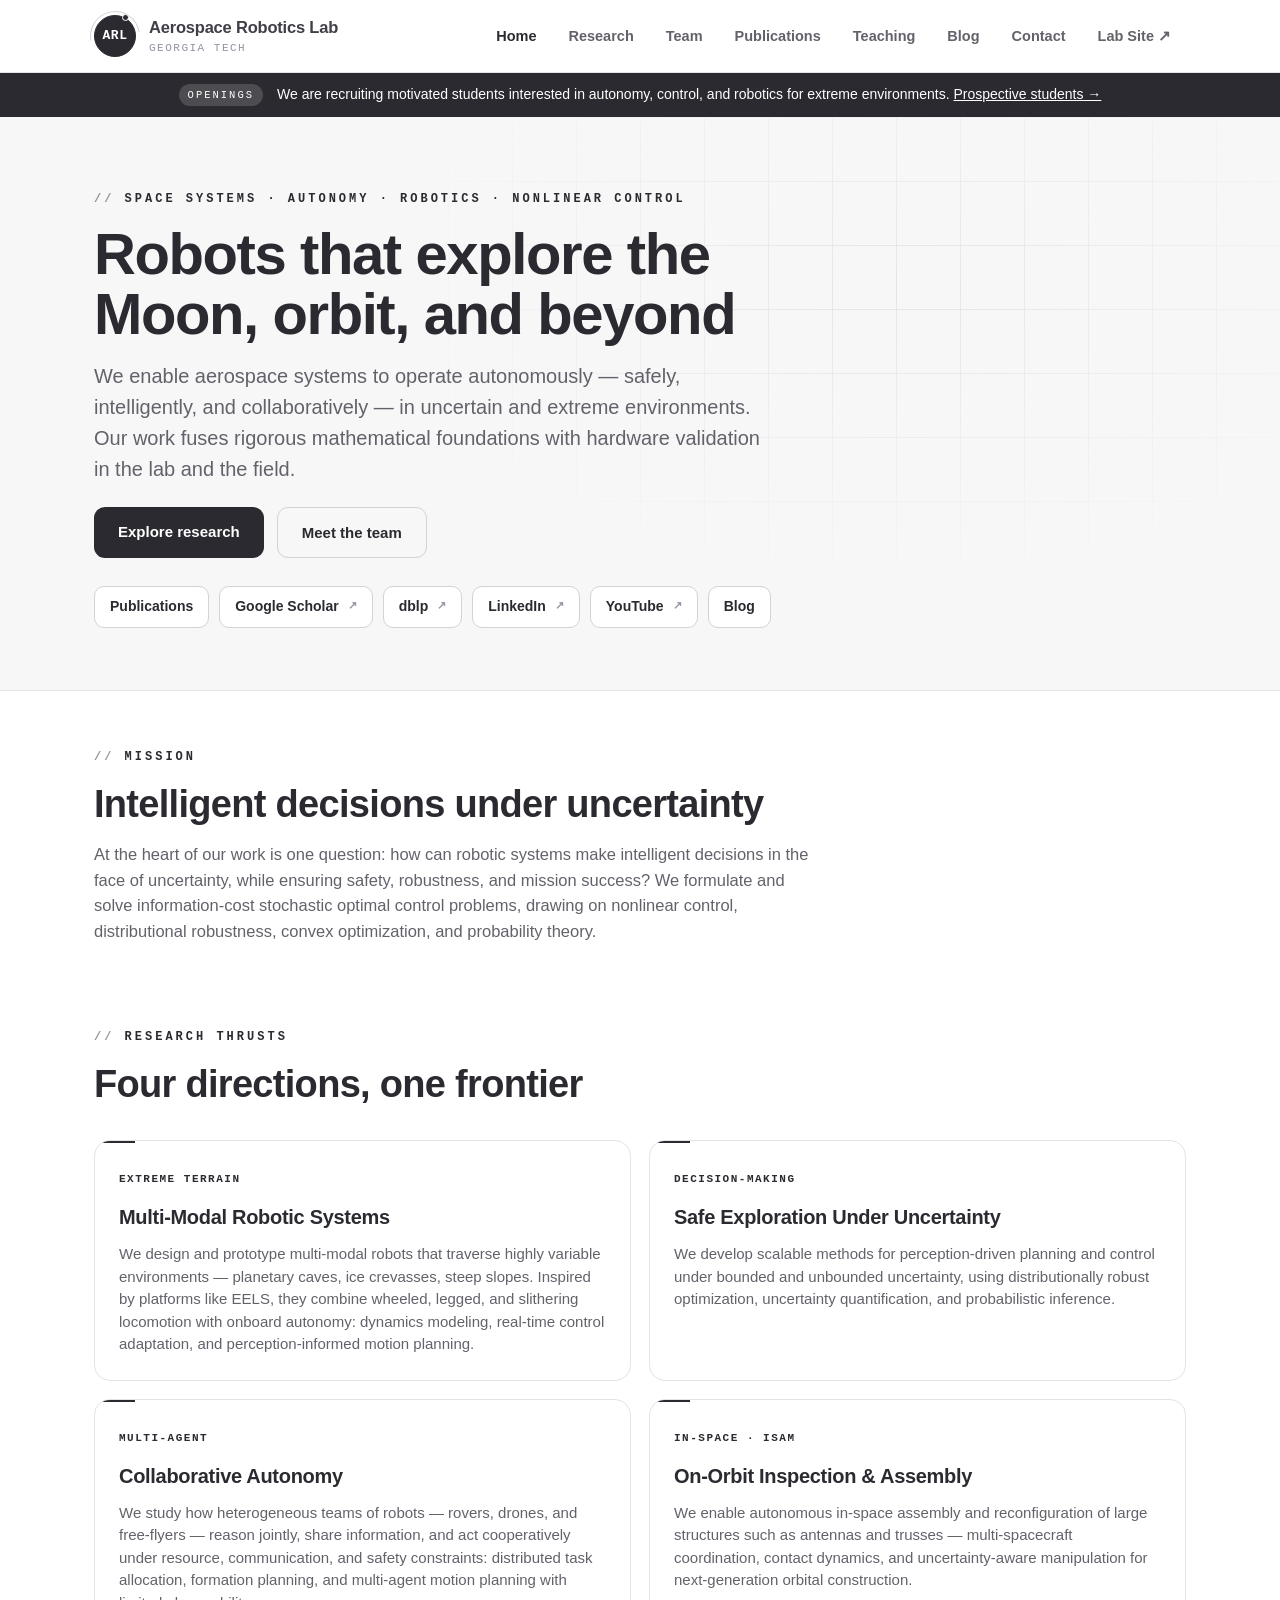
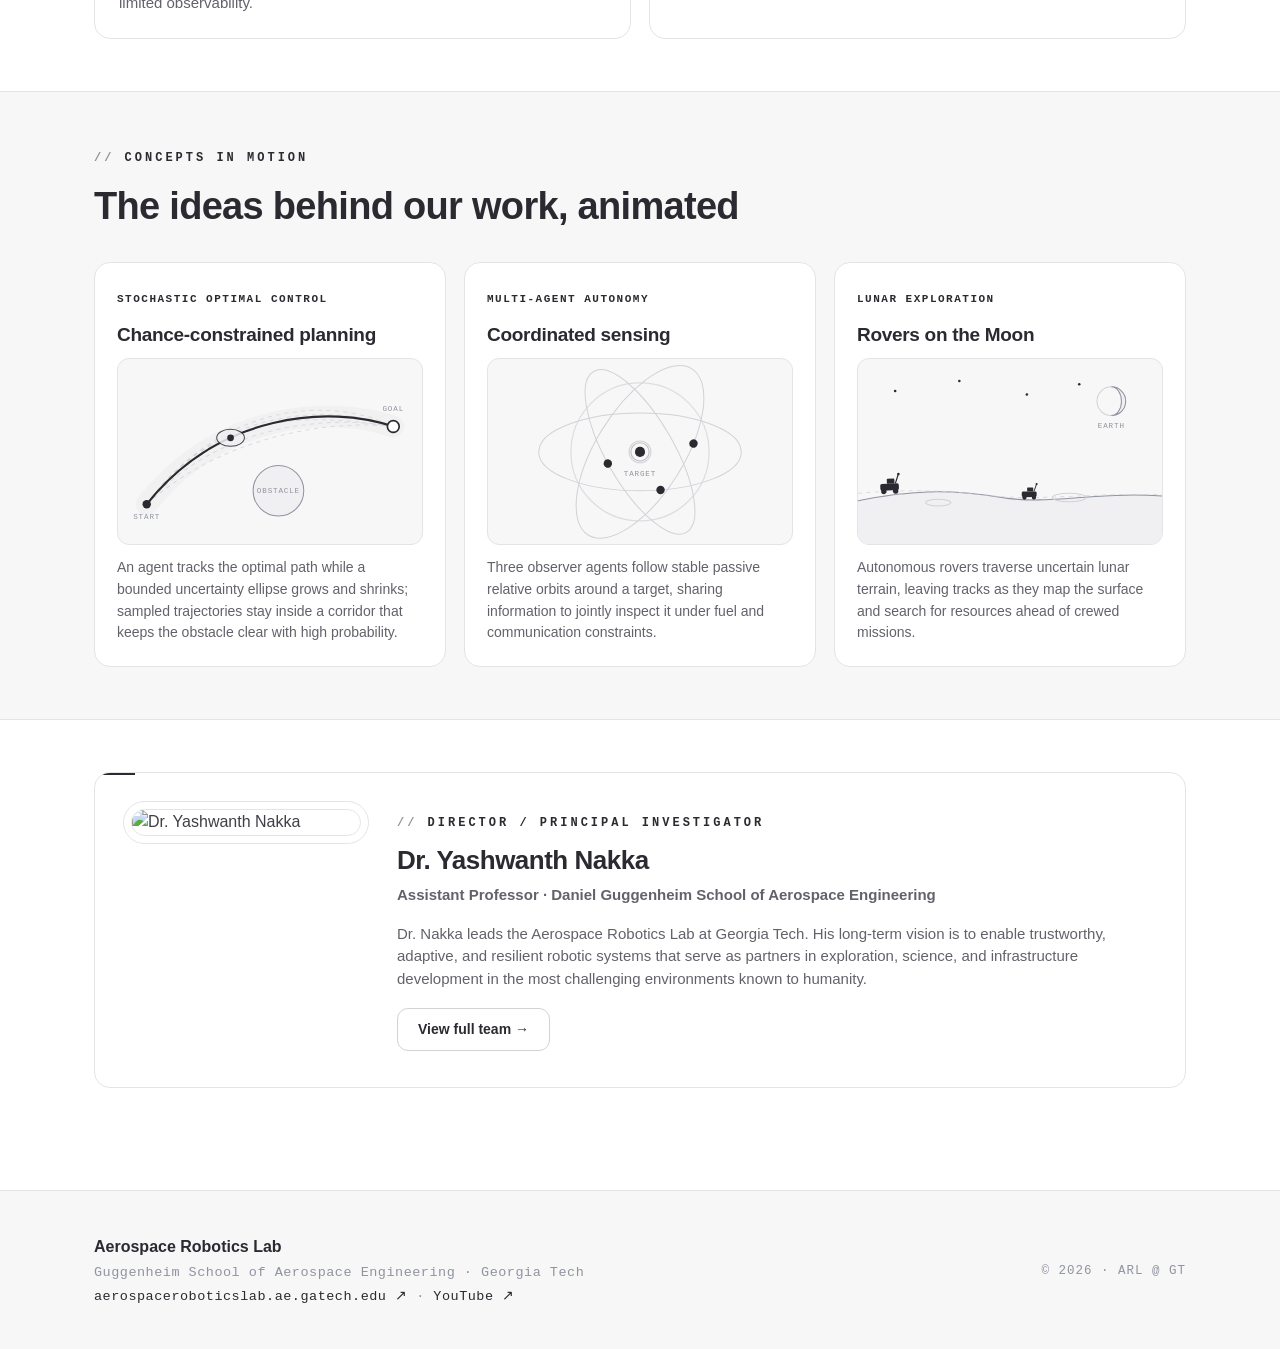
==== index.html @ 43d839b8 "first commit" ====
<!DOCTYPE html>
<html lang="en">
<head>
<meta charset="UTF-8" />
<meta name="viewport" content="width=device-width, initial-scale=1" />
<title>Aerospace Robotics Lab — Georgia Tech</title>
<meta name="description" content="The Aerospace Robotics Lab at Georgia Tech develops autonomy for space systems, robotics, and nonlinear control in uncertain and extreme environments." />
<link rel="stylesheet" href="assets/style.css" />
</head>
<body>

<header class="site-header">
  <div class="wrap nav">
    <a class="brand" href="index.html">
      <span class="mark"><b>ARL</b></span>
      <span class="txt"><b>Aerospace Robotics Lab</b><span>Georgia Tech</span></span>
    </a>
    <button class="nav-toggle" aria-label="Menu" onclick="document.getElementById('nav').classList.toggle('open')">☰</button>
    <nav class="nav-links" id="nav">
      <a href="index.html" class="active">Home</a>
      <a href="research.html">Research</a>
      <a href="team.html">Team</a>
      <a href="publications.html">Publications</a>
      <a href="teaching.html">Teaching</a>
      <a href="blog.html">Blog</a>
      <a href="contact.html">Contact</a>
      <a href="https://aerospaceroboticslab.ae.gatech.edu/" target="_blank" rel="noopener">Lab Site ↗</a>
    </nav>
  </div>
</header>

<div class="notice">
  <div class="wrap">
    <span class="pill">Openings</span>
    <span>We are recruiting motivated students interested in autonomy, control, and robotics for extreme environments. <a href="contact.html">Prospective students →</a></span>
  </div>
</div>

<!-- 1. HERO -->
<section class="hero">
  <div class="hero-grid"></div>
  <div class="wrap">
    <span class="label">Space Systems · Autonomy · Robotics · Nonlinear Control</span>
    <h1>Robots that explore the<br><span class="accent">Moon, orbit, and beyond</span></h1>
    <p>We enable aerospace systems to operate autonomously — safely, intelligently, and collaboratively — in uncertain and extreme environments. Our work fuses rigorous mathematical foundations with hardware validation in the lab and the field.</p>
    <div class="btn-row">
      <a class="btn btn-primary" href="research.html">Explore research</a>
      <a class="btn btn-ghost" href="team.html">Meet the team</a>
    </div>
    <div class="quicklinks">
      <a href="publications.html">Publications</a>
      <a href="https://scholar.google.com/citations?user=Bo3Uu-gAAAAJ&hl=en" target="_blank" rel="noopener">Google Scholar <span class="ext">↗</span></a>
      <a href="https://dblp.org/pid/263/6375.html" target="_blank" rel="noopener">dblp <span class="ext">↗</span></a>
      <a href="https://www.linkedin.com/in/nakka" target="_blank" rel="noopener">LinkedIn <span class="ext">↗</span></a>
      <a href="https://www.youtube.com/@AerospaceRoboticsLab" target="_blank" rel="noopener">YouTube <span class="ext">↗</span></a>
      <a href="blog.html">Blog</a>
    </div>
  </div>
</section>

<!-- 2. MISSION -->
<section>
  <div class="wrap">
    <div class="section-head">
      <span class="label">Mission</span>
      <h2>Intelligent decisions under uncertainty</h2>
      <p>At the heart of our work is one question: how can robotic systems make intelligent decisions in the face of uncertainty, while ensuring safety, robustness, and mission success? We formulate and solve information-cost stochastic optimal control problems, drawing on nonlinear control, distributional robustness, convex optimization, and probability theory.</p>
    </div>
  </div>
</section>

<!-- 3. RESEARCH THRUSTS -->
<section style="padding-top:0;">
  <div class="wrap">
    <div class="section-head">
      <span class="label">Research thrusts</span>
      <h2>Four directions, one frontier</h2>
    </div>
    <div class="grid grid-2">
      <div class="card">
        <span class="tag">Extreme Terrain</span>
        <h3>Multi-Modal Robotic Systems</h3>
        <p>We design and prototype multi-modal robots that traverse highly variable environments — planetary caves, ice crevasses, steep slopes. Inspired by platforms like EELS, they combine wheeled, legged, and slithering locomotion with onboard autonomy: dynamics modeling, real-time control adaptation, and perception-informed motion planning.</p>
      </div>
      <div class="card">
        <span class="tag">Decision-Making</span>
        <h3>Safe Exploration Under Uncertainty</h3>
        <p>We develop scalable methods for perception-driven planning and control under bounded and unbounded uncertainty, using distributionally robust optimization, uncertainty quantification, and probabilistic inference.</p>
      </div>
      <div class="card">
        <span class="tag">Multi-Agent</span>
        <h3>Collaborative Autonomy</h3>
        <p>We study how heterogeneous teams of robots — rovers, drones, and free-flyers — reason jointly, share information, and act cooperatively under resource, communication, and safety constraints: distributed task allocation, formation planning, and multi-agent motion planning with limited observability.</p>
      </div>
      <div class="card">
        <span class="tag">In-Space · ISAM</span>
        <h3>On-Orbit Inspection &amp; Assembly</h3>
        <p>We enable autonomous in-space assembly and reconfiguration of large structures such as antennas and trusses — multi-spacecraft coordination, contact dynamics, and uncertainty-aware manipulation for next-generation orbital construction.</p>
      </div>
    </div>
  </div>
</section>

<!-- 4. CONCEPTS IN MOTION (animations illustrating the research above) -->
<section class="section-soft" style="background:var(--paper-2);border-top:1px solid var(--hairline);border-bottom:1px solid var(--hairline);">
  <div class="wrap">
    <div class="section-head">
      <span class="label">Concepts in motion</span>
      <h2>The ideas behind our work, animated</h2>
    </div>

    <div class="viz-grid">

      <!-- Stochastic Optimal Control -->
      <div class="viz">
        <span class="tag">Stochastic Optimal Control</span>
        <h3>Chance-constrained planning</h3>
        <svg class="stage" viewBox="0 0 360 220" xmlns="http://www.w3.org/2000/svg" xmlns:xlink="http://www.w3.org/1999/xlink" role="img" aria-label="An agent following an optimal trajectory with a growing and shrinking uncertainty ellipse, surrounded by sampled trajectories, avoiding an obstacle.">
          <path class="v-tube" d="M34,172 C120,64 250,54 326,80" />
          <path class="v-sample" d="M34,172 C120,76 250,66 326,80" />
          <path class="v-sample" d="M34,172 C120,54 250,42 326,80" style="animation-delay:-1s" />
          <path class="v-sample" d="M34,172 C128,88 256,72 326,80" style="animation-delay:-1.8s" />
          <path class="v-sample" d="M34,172 C112,62 244,50 326,80" style="animation-delay:-.6s" />
          <path class="v-sample" d="M34,172 C124,48 252,70 326,80" style="animation-delay:-2.3s" />
          <circle class="v-obst" cx="190" cy="156" r="30" />
          <text class="v-lbl" x="190" y="159" text-anchor="middle">obstacle</text>
          <path id="soc-mean" class="v-mean" d="M34,172 C120,64 250,54 326,80" />
          <circle class="v-node" cx="34" cy="172" r="5" />
          <text class="v-lbl" x="34" y="190" text-anchor="middle">start</text>
          <circle class="v-goal" cx="326" cy="80" r="7" />
          <text class="v-lbl" x="326" y="62" text-anchor="middle">goal</text>
          <g>
            <animateMotion dur="4.5s" repeatCount="indefinite" calcMode="linear"><mpath xlink:href="#soc-mean" /></animateMotion>
            <ellipse class="v-ell" rx="11" ry="7">
              <animate attributeName="rx" values="7;18;9;7" dur="4.5s" repeatCount="indefinite" />
              <animate attributeName="ry" values="5;11;6;5" dur="4.5s" repeatCount="indefinite" />
            </ellipse>
            <circle class="v-node" r="4" />
          </g>
        </svg>
        <p class="cap">An agent tracks the optimal path while a bounded uncertainty ellipse grows and shrinks; sampled trajectories stay inside a corridor that keeps the obstacle clear with high probability.</p>
      </div>

      <!-- Multi-Agent Autonomy -->
      <div class="viz">
        <span class="tag">Multi-Agent Autonomy</span>
        <h3>Coordinated sensing</h3>
        <svg class="stage" viewBox="0 0 360 220" xmlns="http://www.w3.org/2000/svg" xmlns:xlink="http://www.w3.org/1999/xlink" role="img" aria-label="Three agents traveling on passive relative orbits around a central target, with expanding coordination pulses.">
          <circle class="v-pulse" cx="180" cy="110" r="6">
            <animate attributeName="r" values="8;150" dur="3.4s" repeatCount="indefinite" />
            <animate attributeName="opacity" values=".55;0" dur="3.4s" repeatCount="indefinite" />
          </circle>
          <circle class="v-pulse" cx="180" cy="110" r="6">
            <animate attributeName="r" values="8;150" dur="3.4s" begin="1.7s" repeatCount="indefinite" />
            <animate attributeName="opacity" values=".55;0" dur="3.4s" begin="1.7s" repeatCount="indefinite" />
          </circle>
          <circle class="v-orbit" cx="180" cy="110" r="13" />
          <circle class="v-target" cx="180" cy="110" r="6" />
          <text class="v-lbl" x="180" y="138" text-anchor="middle">target</text>
          <g transform="rotate(0 180 110)">
            <path id="orb1" class="v-orbit" d="M60,110 a120,46 0 1,0 240,0 a120,46 0 1,0 -240,0" />
            <g><animateMotion dur="6s" repeatCount="indefinite" rotate="auto"><mpath xlink:href="#orb1" /></animateMotion><circle class="v-agent" r="5" /></g>
          </g>
          <g transform="rotate(60 180 110)">
            <path id="orb2" class="v-orbit" d="M70,110 a110,40 0 1,0 220,0 a110,40 0 1,0 -220,0" />
            <g><animateMotion dur="7.5s" repeatCount="indefinite" rotate="auto"><mpath xlink:href="#orb2" /></animateMotion><circle class="v-agent" r="5" /></g>
          </g>
          <g transform="rotate(-58 180 110)">
            <path id="orb3" class="v-orbit" d="M64,110 a116,52 0 1,0 232,0 a116,52 0 1,0 -232,0" />
            <g><animateMotion dur="5.4s" repeatCount="indefinite" rotate="auto"><mpath xlink:href="#orb3" /></animateMotion><circle class="v-agent" r="5" /></g>
          </g>
        </svg>
        <p class="cap">Three observer agents follow stable passive relative orbits around a target, sharing information to jointly inspect it under fuel and communication constraints.</p>
      </div>

      <!-- Rovers on the Moon -->
      <div class="viz">
        <span class="tag">Lunar Exploration</span>
        <h3>Rovers on the Moon</h3>
        <svg class="stage" viewBox="0 0 360 220" xmlns="http://www.w3.org/2000/svg" xmlns:xlink="http://www.w3.org/1999/xlink" role="img" aria-label="Two rovers driving across the lunar surface, leaving wheel tracks, with Earth in the sky.">
          <circle class="v-target" cx="44" cy="38" r="1.5" />
          <circle class="v-target" cx="120" cy="26" r="1.5" />
          <circle class="v-target" cx="200" cy="42" r="1.5" />
          <circle class="v-target" cx="262" cy="30" r="1.5" />
          <circle class="v-orbit" cx="300" cy="50" r="17" />
          <path class="v-obst" d="M300,33 a17,17 0 0,1 0,34 a12,17 0 0,0 0,-34 Z" />
          <text class="v-lbl" x="300" y="82" text-anchor="middle">Earth</text>
          <path class="v-obst" d="M-20,172 C60,154 110,154 170,164 C230,174 290,154 380,164 L380,232 L-20,232 Z" />
          <ellipse class="v-orbit" cx="95" cy="170" rx="15" ry="4" />
          <ellipse class="v-orbit" cx="250" cy="164" rx="20" ry="5" />
          <path id="lunar" class="v-sample" d="M-30,162 C40,154 95,154 160,162 C220,169 285,156 390,162" />
          <g>
            <animateMotion dur="11s" repeatCount="indefinite" rotate="auto"><mpath xlink:href="#lunar" /></animateMotion>
            <g>
              <circle class="v-node" cx="-7" cy="0" r="3.2" />
              <circle class="v-node" cx="7" cy="0" r="3.2" />
              <rect class="v-agent" x="-11" y="-9" width="22" height="8" rx="2" />
              <rect class="v-agent" x="-3" y="-15" width="9" height="6" rx="1" />
              <line class="v-wire" x1="7" y1="-9" x2="11" y2="-20" />
              <circle class="v-node" cx="11" cy="-20" r="1.6" />
            </g>
          </g>
          <g>
            <animateMotion dur="14s" begin="-6s" repeatCount="indefinite" rotate="auto"><mpath xlink:href="#lunar" /></animateMotion>
            <g transform="scale(.8)">
              <circle class="v-node" cx="-7" cy="0" r="3.2" />
              <circle class="v-node" cx="7" cy="0" r="3.2" />
              <rect class="v-agent" x="-11" y="-9" width="22" height="8" rx="2" />
              <rect class="v-agent" x="-3" y="-15" width="9" height="6" rx="1" />
              <line class="v-wire" x1="7" y1="-9" x2="11" y2="-20" />
              <circle class="v-node" cx="11" cy="-20" r="1.6" />
            </g>
          </g>
        </svg>
        <p class="cap">Autonomous rovers traverse uncertain lunar terrain, leaving tracks as they map the surface and search for resources ahead of crewed missions.</p>
      </div>

    </div>
  </div>
</section>

<!-- 5. DIRECTOR -->
<section>
  <div class="wrap">
    <div class="card" style="padding:36px;">
      <div class="pi">
        <div class="frame">
          <img src="https://aerospaceroboticslab.ae.gatech.edu/files/2024/08/Yashwanth_Nakka-862x1024.jpeg" alt="Dr. Yashwanth Nakka" />
        </div>
        <div>
          <span class="label">Director / Principal Investigator</span>
          <h3>Dr. Yashwanth Nakka</h3>
          <p class="role">Assistant Professor · Daniel Guggenheim School of Aerospace Engineering</p>
          <p style="color:var(--text-dim);">Dr. Nakka leads the Aerospace Robotics Lab at Georgia Tech. His long-term vision is to enable trustworthy, adaptive, and resilient robotic systems that serve as partners in exploration, science, and infrastructure development in the most challenging environments known to humanity.</p>
          <p style="margin-top:18px;"><a class="btn btn-ghost" href="team.html" style="padding:10px 20px;font-size:14px;">View full team →</a></p>
        </div>
      </div>
    </div>
  </div>
</section>

<footer class="site-footer">
  <div class="wrap">
    <div>
      <div class="lab">Aerospace Robotics Lab</div>
      <div class="sub">Guggenheim School of Aerospace Engineering · Georgia Tech</div>
      <div class="sub"><a href="https://aerospaceroboticslab.ae.gatech.edu/" target="_blank" rel="noopener">aerospaceroboticslab.ae.gatech.edu ↗</a> · <a href="https://www.youtube.com/@AerospaceRoboticsLab" target="_blank" rel="noopener">YouTube ↗</a></div>
    </div>
    <div class="right">© <span id="yr"></span> · ARL @ GT</div>
  </div>
</footer>
<script>document.getElementById('yr').textContent=new Date().getFullYear();</script>
</body>
</html>
---- assets/style.css ----
/* ===================================================================
   Aerospace Robotics Lab — Georgia Tech
   Visual identity: "Monochrome" — clean black & white, light & airy
   Static GitHub Pages site — single shared stylesheet.
   =================================================================== */

:root {
  /* core palette — light monochrome */
  --paper:      #ffffff;   /* page background */
  --paper-2:    #f7f7f8;   /* soft panel background */
  --paper-3:    #f0f0f2;   /* raised / hover */
  --hairline:   #e4e4e7;   /* borders / grid lines */
  --hairline-2: #d2d2d7;

  /* ink = soft charcoal, monochrome accent */
  --ink:        #2a2a30;   /* soft charcoal, primary */
  --ink-2:      #3a3a42;

  /* monochrome accent (shades of charcoal) */
  --accent:      #2a2a30;
  --accent-dark: #3a3a42;
  --accent-tint: #f0f0f2;

  /* text */
  --text:       #3f3f47;   /* softer warm gray body text */
  --text-dim:   #62626b;
  --text-faint: #9094a0;

  --max: 1140px;
  --radius: 16px;
  --mono: "SF Mono", "JetBrains Mono", "Fira Code", ui-monospace, Menlo, Consolas, monospace;
  --sans: -apple-system, BlinkMacSystemFont, "Segoe UI", Roboto, Helvetica, Arial, sans-serif;
  --shadow: 0 1px 2px rgba(17,17,20,.04), 0 10px 30px rgba(17,17,20,.06);
}

* { box-sizing: border-box; }
html { scroll-behavior: smooth; }

body {
  margin: 0;
  font-family: var(--sans);
  color: var(--text);
  background-color: var(--paper);
  line-height: 1.55;
  -webkit-font-smoothing: antialiased;
}

a { color: var(--accent); text-decoration: none; transition: opacity .15s ease; }
a:hover { opacity: .65; }
img { max-width: 100%; display: block; }

.wrap { max-width: var(--max); margin: 0 auto; padding: 0 24px; }

/* technical/monospace eyebrow label */
.label {
  font-family: var(--mono);
  font-size: 12px; letter-spacing: 3px; text-transform: uppercase;
  color: var(--accent); font-weight: 600;
}
.label::before { content: "// "; color: var(--accent); opacity: .5; }

/* ---------------- Header / Nav ---------------- */
.site-header {
  position: sticky; top: 0; z-index: 60;
  background: rgba(255,255,255,.82);
  backdrop-filter: saturate(160%) blur(12px);
  border-bottom: 1px solid var(--hairline);
}
.nav { display: flex; align-items: center; justify-content: space-between; height: 72px; }
.brand { display: flex; align-items: center; gap: 13px; }
.brand .mark {
  position: relative; width: 42px; height: 42px; border-radius: 50%;
  display: grid; place-items: center; flex: 0 0 auto;
  background: var(--accent); border: 1px solid var(--accent);
}
.brand .mark::before { /* orbital ring */
  content: ""; position: absolute; inset: -5px; border-radius: 50%;
  border: 1px solid var(--hairline-2);
  border-right-color: transparent; border-bottom-color: transparent;
  transform: rotate(35deg);
}
.brand .mark::after { /* orbiting dot */
  content: ""; position: absolute; width: 5px; height: 5px; border-radius: 50%;
  background: var(--ink); top: -2px; right: 6px; border: 1px solid var(--paper);
}
.brand .mark b { font-family: var(--mono); font-size: 13px; color: #fff; font-weight: 700; letter-spacing: .5px; }
.brand .txt b { font-size: 16.5px; color: var(--text); letter-spacing: -.2px; display: block; }
.brand .txt span { display: block; font-size: 11px; color: var(--text-faint); font-family: var(--mono); letter-spacing: 1.5px; text-transform: uppercase; }
.nav-links { display: flex; gap: 2px; align-items: center; }
.nav-links a {
  padding: 9px 15px; border-radius: 9px; font-weight: 600; font-size: 14.5px; color: var(--text-dim);
}
.nav-links a:hover { color: var(--text); background: var(--paper-2); opacity: 1; }
.nav-links a.active { color: var(--accent); }
.nav-toggle { display: none; background: none; border: 0; font-size: 24px; cursor: pointer; color: var(--text); }

@media (max-width: 780px) {
  .nav-toggle { display: block; }
  .nav-links {
    display: none; position: absolute; top: 72px; left: 0; right: 0; flex-direction: column; gap: 0;
    background: var(--paper); border-bottom: 1px solid var(--hairline); padding: 8px;
  }
  .nav-links.open { display: flex; }
  .nav-links a { padding: 13px 14px; }
}

/* ---------------- Hero ---------------- */
.hero { position: relative; overflow: hidden; padding: 68px 0 62px; background: var(--paper-2); border-bottom: 1px solid var(--hairline); }
.hero-grid { /* faint technical grid overlay */
  position: absolute; inset: 0; pointer-events: none; opacity: 1;
  background-image:
    linear-gradient(var(--hairline) 1px, transparent 1px),
    linear-gradient(90deg, var(--hairline) 1px, transparent 1px);
  background-size: 64px 64px;
  -webkit-mask-image: radial-gradient(700px 400px at 70% 30%, #000, transparent 75%);
          mask-image: radial-gradient(700px 400px at 70% 30%, #000, transparent 75%);
}
.hero .wrap { position: relative; z-index: 2; }
.hero h1 { font-size: clamp(32px, 5.4vw, 58px); line-height: 1.04; margin: 14px 0 16px; letter-spacing: -1.4px; color: var(--ink); }
.hero h1 .accent { color: var(--accent); }
.hero p { font-size: clamp(16px, 2.1vw, 20px); color: var(--text-dim); max-width: 680px; margin: 0 0 22px; }
.btn-row { display: flex; gap: 13px; flex-wrap: wrap; }
.btn { display: inline-block; padding: 13px 24px; border-radius: 11px; font-weight: 700; font-size: 15px; transition: all .15s ease; }
.btn-primary { background: var(--accent); color: #fff; }
.btn-primary:hover { background: var(--accent-dark); color: #fff; opacity: 1; }
.btn-ghost { background: transparent; color: var(--accent); border: 1px solid var(--hairline-2); }
.btn-ghost:hover { border-color: var(--accent); color: var(--accent); opacity: 1; }

/* orbital decoration on the hero (right side) */
.orbit-deco { position: absolute; right: -120px; top: 50%; transform: translateY(-50%); z-index: 1; opacity: 1; pointer-events: none; }
@media (max-width: 980px) { .orbit-deco { display: none; } }

/* telemetry strip */
.telemetry { display: flex; gap: 0; flex-wrap: wrap; border-bottom: 1px solid var(--hairline); background: var(--paper); }
.telemetry .cell { flex: 1 1 0; min-width: 160px; padding: 22px 24px; border-right: 1px solid var(--hairline); }
.telemetry .cell:last-child { border-right: 0; }
.telemetry .k { font-family: var(--mono); font-size: 11px; letter-spacing: 2px; text-transform: uppercase; color: var(--text-faint); }
.telemetry .v { font-size: 26px; font-weight: 800; color: var(--text); margin-top: 4px; letter-spacing: -.5px; }
.telemetry .v small { font-size: 14px; color: var(--text-dim); font-weight: 700; }

/* ---------------- Sections ---------------- */
section { padding: 52px 0; }
.section-head { max-width: 720px; margin: 0 0 26px; }
.section-head h2 { font-size: clamp(26px, 3.6vw, 38px); margin: 8px 0 8px; letter-spacing: -.7px; color: var(--ink); }
.section-head p { color: var(--text-dim); font-size: 16.5px; margin: 0; }

.page-title { padding: 48px 0 6px; position: relative; }
.page-title h1 { font-size: clamp(30px, 4.8vw, 46px); margin: 8px 0 8px; letter-spacing: -.8px; color: var(--ink); }
.page-title p { color: var(--text-dim); font-size: 17.5px; margin: 0; max-width: 720px; }

/* ---------------- Cards / Grid ---------------- */
.grid { display: grid; gap: 18px; }
.grid-2 { grid-template-columns: repeat(2, 1fr); }
.grid-3 { grid-template-columns: repeat(3, 1fr); }
.grid-4 { grid-template-columns: repeat(4, 1fr); }
@media (max-width: 940px) { .grid-3, .grid-4 { grid-template-columns: repeat(2, 1fr); } }
@media (max-width: 640px) { .grid-2, .grid-3, .grid-4 { grid-template-columns: 1fr; } }

.card {
  position: relative; background: var(--paper); border: 1px solid var(--hairline);
  border-radius: var(--radius); padding: 24px; overflow: hidden;
  transition: transform .18s ease, border-color .18s ease, box-shadow .18s ease;
}
.card::before { /* corner accent tick */
  content: ""; position: absolute; top: 0; left: 0; width: 40px; height: 2px; background: var(--accent); opacity: 1;
}
.card:hover { transform: translateY(-4px); border-color: var(--hairline-2); box-shadow: var(--shadow); }
.card .tag {
  display: inline-block; font-family: var(--mono); font-size: 11px; font-weight: 600; letter-spacing: 1.5px;
  text-transform: uppercase; color: var(--accent); margin-bottom: 14px;
}
.card h3 { margin: 0 0 10px; font-size: 20px; letter-spacing: -.3px; color: var(--ink); }
.card p { margin: 0; color: var(--text-dim); font-size: 15px; line-height: 1.5; }
.card .partner { margin-top: 14px; font-family: var(--mono); font-size: 11.5px; letter-spacing: 1px; color: var(--text-faint); text-transform: uppercase; }

/* ---------------- PI block ---------------- */
.pi { display: grid; grid-template-columns: 230px 1fr; gap: 36px; align-items: start; }
@media (max-width: 640px) { .pi { grid-template-columns: 1fr; } }
.pi .frame { position: relative; }
.pi .frame img { width: 230px; border-radius: var(--radius); border: 1px solid var(--hairline); }
.pi .frame::after { content: ""; position: absolute; inset: -8px; border: 1px solid var(--hairline); border-radius: 22px; pointer-events: none; }
.pi h3 { margin: 6px 0 4px; font-size: 26px; letter-spacing: -.5px; color: var(--ink); }
.pi .role { color: var(--text-dim); font-weight: 700; margin: 0 0 16px; }

/* ---------------- People ---------------- */
.people { display: grid; grid-template-columns: repeat(3, 1fr); gap: 22px; }
@media (max-width: 940px) { .people { grid-template-columns: repeat(2, 1fr); } }
@media (max-width: 560px) { .people { grid-template-columns: 1fr; } }
.person {
  background: var(--paper); border: 1px solid var(--hairline); border-radius: var(--radius);
  overflow: hidden; transition: transform .18s ease, border-color .18s ease, box-shadow .18s ease;
}
.person:hover { transform: translateY(-4px); border-color: var(--accent); box-shadow: var(--shadow); }
.person .photo { aspect-ratio: 1/1; background: var(--paper-3); overflow: hidden; }
.person .photo img { width: 100%; height: 100%; object-fit: cover; transition: transform .2s ease; }
.person:hover .photo img { transform: scale(1.03); }
.person .photo.placeholder {
  display: grid; place-items: center;
  background: var(--paper-3);
  color: var(--text-faint); font-size: 40px; font-weight: 800; font-family: var(--mono);
}
.person .body { padding: 17px 19px; }
.person .body b { font-size: 16px; color: var(--ink); }
.person .body p { margin: 5px 0 0; font-size: 13px; color: var(--text-dim); }
.person .body .topic { font-family: var(--mono); font-size: 11.5px; color: var(--text-dim); letter-spacing: .3px; margin-top: 7px; }

.name-list { display: flex; flex-wrap: wrap; gap: 10px; }
.name-list span {
  background: var(--paper); border: 1px solid var(--hairline); border-radius: 999px;
  padding: 9px 17px; font-weight: 600; font-size: 14.5px; color: var(--text-dim);
}
.name-list span:hover { border-color: var(--hairline-2); color: var(--text); }

.subhead { font-family: var(--mono); font-size: 12px; letter-spacing: 2.5px; text-transform: uppercase; color: var(--text-faint); font-weight: 600; margin: 34px 0 16px; display: flex; align-items: center; gap: 14px; }
.subhead::after { content: ""; flex: 1; height: 1px; background: var(--hairline); }

/* ---------------- Publications ---------------- */
.pub-tabs { display: flex; gap: 8px; margin-bottom: 26px; flex-wrap: wrap; }
.pub-tabs button {
  border: 1px solid var(--hairline); background: var(--paper); color: var(--text-dim);
  padding: 9px 20px; border-radius: 999px; font-weight: 600; font-size: 14px; cursor: pointer; font-family: var(--sans);
  transition: all .15s ease;
}
.pub-tabs button:hover { color: var(--text); border-color: var(--hairline-2); }
.pub-tabs button.active { background: var(--accent); color: #fff; border-color: var(--accent); }
.pub { display: flex; gap: 18px; padding: 15px 0; border-bottom: 1px solid var(--hairline); }
.pub .id { flex: 0 0 auto; font-family: var(--mono); font-weight: 700; color: var(--accent); background: var(--accent-tint); border: 1px solid var(--accent-tint); border-radius: 8px; padding: 5px 11px; height: fit-content; font-size: 12.5px; }
.pub .meta p { margin: 0; font-size: 15px; color: var(--text); }
.pub .meta .venue { color: var(--text-faint); font-size: 13.5px; margin-top: 5px; }
.pub .meta .venue .award { color: var(--accent); font-weight: 700; }
.pub .meta a.pdf { font-family: var(--mono); font-size: 12px; font-weight: 700; letter-spacing: .5px; }

/* ---------------- Announcement banner ---------------- */
.notice { background: var(--accent); color: #fff; }
.notice .wrap { display: flex; gap: 14px; align-items: center; justify-content: center; padding: 11px 24px; font-size: 14px; text-align: center; flex-wrap: wrap; }
.notice a { color: #fff; text-decoration: underline; }
.notice a:hover { opacity: .75; }
.notice .pill { font-family: var(--mono); font-size: 10.5px; letter-spacing: 2px; text-transform: uppercase; background: rgba(255,255,255,.16); padding: 3px 9px; border-radius: 999px; }

/* ---------------- Quick links ---------------- */
.quicklinks { display: flex; flex-wrap: wrap; gap: 10px; margin-top: 28px; }
.quicklinks a { display: inline-flex; align-items: center; gap: 9px; border: 1px solid var(--hairline-2); border-radius: 10px; padding: 9px 15px; font-size: 14px; font-weight: 600; color: var(--ink); background: var(--paper); transition: border-color .15s ease, color .15s ease; }
.quicklinks a:hover { border-color: var(--accent); color: var(--accent); opacity: 1; }
.quicklinks a .ext { font-family: var(--mono); font-size: 11px; color: var(--text-faint); }

/* ---------------- Video embed ---------------- */
.video-embed { position: relative; width: 100%; aspect-ratio: 16 / 9; border-radius: var(--radius); overflow: hidden; border: 1px solid var(--hairline); background: #000; box-shadow: var(--shadow); }
.video-embed iframe { position: absolute; inset: 0; width: 100%; height: 100%; border: 0; }

/* ---------------- News ---------------- */
.news { display: grid; gap: 0; }
.news .item { display: flex; gap: 22px; padding: 15px 2px; border-bottom: 1px solid var(--hairline); align-items: baseline; }
.news .item:hover { opacity: 1; }
.news .item:hover .t { text-decoration: underline; }
.news .date { font-family: var(--mono); font-size: 11.5px; letter-spacing: 1px; color: var(--text-faint); flex: 0 0 88px; text-transform: uppercase; }
.news .t { color: var(--text); font-size: 16.5px; font-weight: 600; letter-spacing: -.2px; }
.news .t .src { display: block; color: var(--text-faint); font-weight: 500; font-size: 12.5px; font-family: var(--mono); letter-spacing: .5px; margin-top: 3px; text-decoration: none; }
@media (max-width: 560px) { .news .item { flex-direction: column; gap: 4px; } }

/* ---------------- Method visualizations ---------------- */
.viz-grid { display: grid; grid-template-columns: repeat(3, 1fr); gap: 18px; }
@media (max-width: 920px) { .viz-grid { grid-template-columns: 1fr; max-width: 520px; margin: 0 auto; } }
.viz { background: var(--paper); border: 1px solid var(--hairline); border-radius: var(--radius); padding: 22px; }
.viz .tag { display: inline-block; font-family: var(--mono); font-size: 11px; font-weight: 600; letter-spacing: 1.5px; text-transform: uppercase; color: var(--accent); margin-bottom: 12px; }
.viz h3 { margin: 0 0 8px; font-size: 19px; letter-spacing: -.3px; color: var(--ink); }
.viz .stage { width: 100%; height: auto; display: block; background: var(--paper-2); border: 1px solid var(--hairline); border-radius: 12px; }
.viz .cap { color: var(--text-dim); font-size: 14px; margin: 12px 0 0; }
/* SVG element classes (theme-aware) */
.viz .v-tube   { stroke: var(--accent-tint); stroke-width: 26; fill: none; stroke-linecap: round; opacity: .8; }
.viz .v-sample { stroke: var(--hairline-2); stroke-width: 1.2; fill: none; opacity: .7; stroke-dasharray: 5 5; animation: vflow 3s linear infinite; }
.viz .v-mean   { stroke: var(--ink); stroke-width: 2.5; fill: none; }
.viz .v-obst   { fill: var(--paper-3); stroke: var(--text-faint); stroke-width: 1.2; }
.viz .v-node   { fill: var(--ink); }
.viz .v-goal   { fill: var(--paper); stroke: var(--ink); stroke-width: 2; }
.viz .v-ell    { fill: var(--accent-tint); stroke: var(--ink); stroke-width: 1.2; opacity: .85; }
.viz .v-orbit  { stroke: var(--hairline-2); stroke-width: 1.2; fill: none; }
.viz .v-agent  { fill: var(--ink); }
.viz .v-target { fill: var(--ink); }
.viz .v-pulse  { stroke: var(--text-faint); stroke-width: 1.4; fill: none; }
.viz .v-wire   { stroke: var(--ink); stroke-width: 1.4; fill: none; }
.viz .v-lbl    { fill: var(--text-faint); font-family: var(--mono); font-size: 9px; letter-spacing: 1px; text-transform: uppercase; }
@keyframes vflow { to { stroke-dashoffset: -60; } }
@media (prefers-reduced-motion: reduce) {
  .viz .v-sample { animation: none; }
}

/* ---------------- Alumni list ---------------- */
.alumni { display: grid; gap: 0; max-width: 760px; }
.alumni .row { display: flex; flex-wrap: wrap; gap: 6px 12px; align-items: baseline; padding: 13px 0; border-bottom: 1px solid var(--hairline); }
.alumni .row b { color: var(--ink); font-size: 16px; }
.alumni .row .deg { font-family: var(--mono); font-size: 11.5px; letter-spacing: .5px; text-transform: uppercase; color: var(--text-faint); }
.alumni .row .now { color: var(--text-dim); font-size: 14.5px; }
.alumni .row .now::before { content: "→ "; color: var(--accent); }

/* ---------------- Blog (Murray-style article list) ---------------- */
.postlist { max-width: 760px; }
.post-entry { padding: 22px 0; border-bottom: 1px solid var(--hairline); }
.post-entry:first-child { padding-top: 0; }
.post-entry .meta { font-family: var(--mono); font-size: 11.5px; letter-spacing: 1.5px; text-transform: uppercase; color: var(--text-faint); margin-bottom: 7px; }
.post-entry h3 { margin: 0 0 6px; font-size: 21px; letter-spacing: -.3px; }
.post-entry h3 a { color: var(--ink); }
.post-entry h3 a:hover { color: var(--ink); opacity: .6; }
.post-entry p { margin: 0; color: var(--text-dim); font-size: 15.5px; }
.post-entry .more { display: inline-block; margin-top: 8px; font-weight: 600; font-size: 14px; }

/* ---------------- Contact ---------------- */
.contact-grid { display: grid; grid-template-columns: 1.1fr .9fr; gap: 26px; }
@media (max-width: 720px) { .contact-grid { grid-template-columns: 1fr; } }
.info-row { display: flex; gap: 14px; padding: 16px 0; border-bottom: 1px solid var(--hairline); }
.info-row .ic { flex: 0 0 auto; width: 38px; height: 38px; border-radius: 10px; background: var(--accent-tint); border: 1px solid var(--accent-tint); display: grid; place-items: center; color: var(--accent); }
.info-row .k { font-family: var(--mono); font-size: 11px; letter-spacing: 1.5px; text-transform: uppercase; color: var(--text-faint); }
.info-row .v { font-size: 15.5px; color: var(--text); }

/* ---------------- Footer ---------------- */
.site-footer { border-top: 1px solid var(--hairline); background: var(--paper-2); padding: 44px 0; margin-top: 50px; }
.site-footer .wrap { display: flex; justify-content: space-between; gap: 20px; flex-wrap: wrap; align-items: center; }
.site-footer .lab { color: var(--ink); font-weight: 700; }
.site-footer .sub { color: var(--text-faint); font-size: 13.5px; margin-top: 3px; font-family: var(--mono); letter-spacing: .5px; }
.site-footer a { color: var(--accent); }
.site-footer .right { font-family: var(--mono); font-size: 12.5px; color: var(--text-faint); letter-spacing: 1px; }
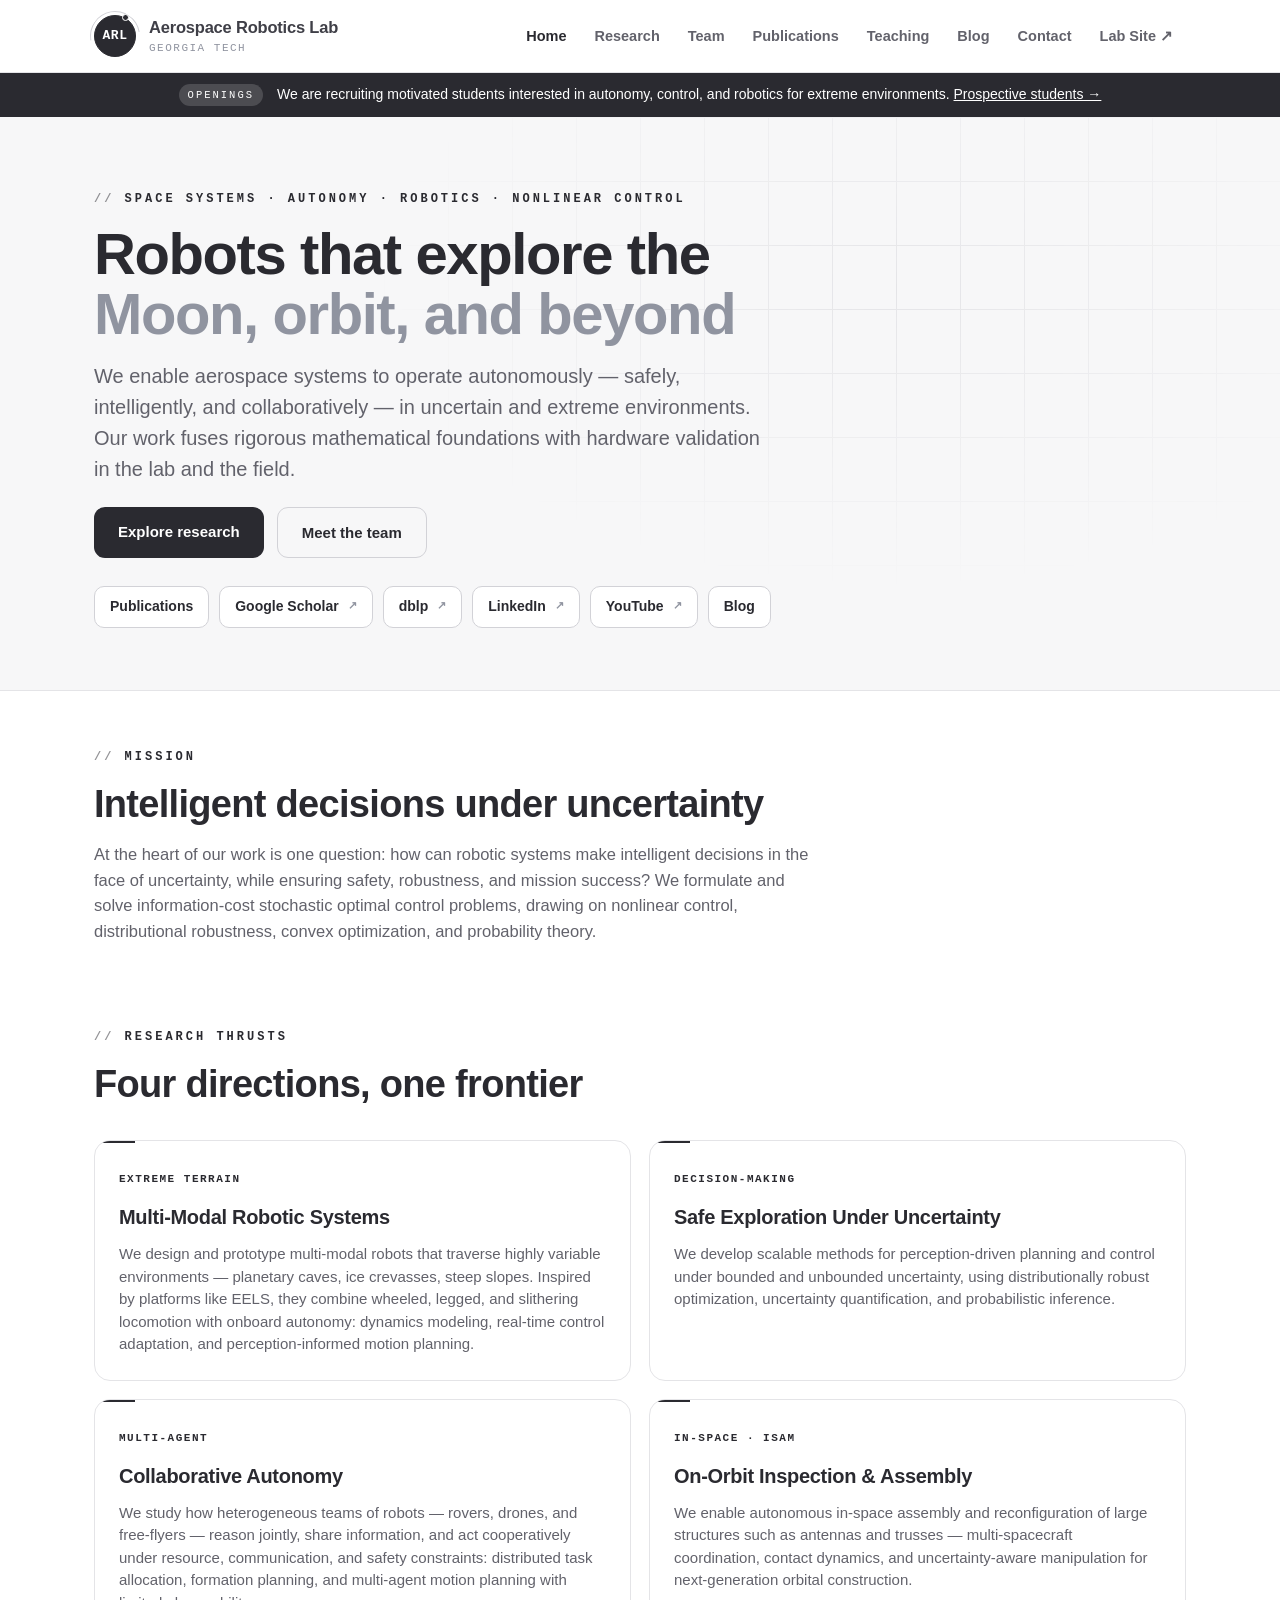
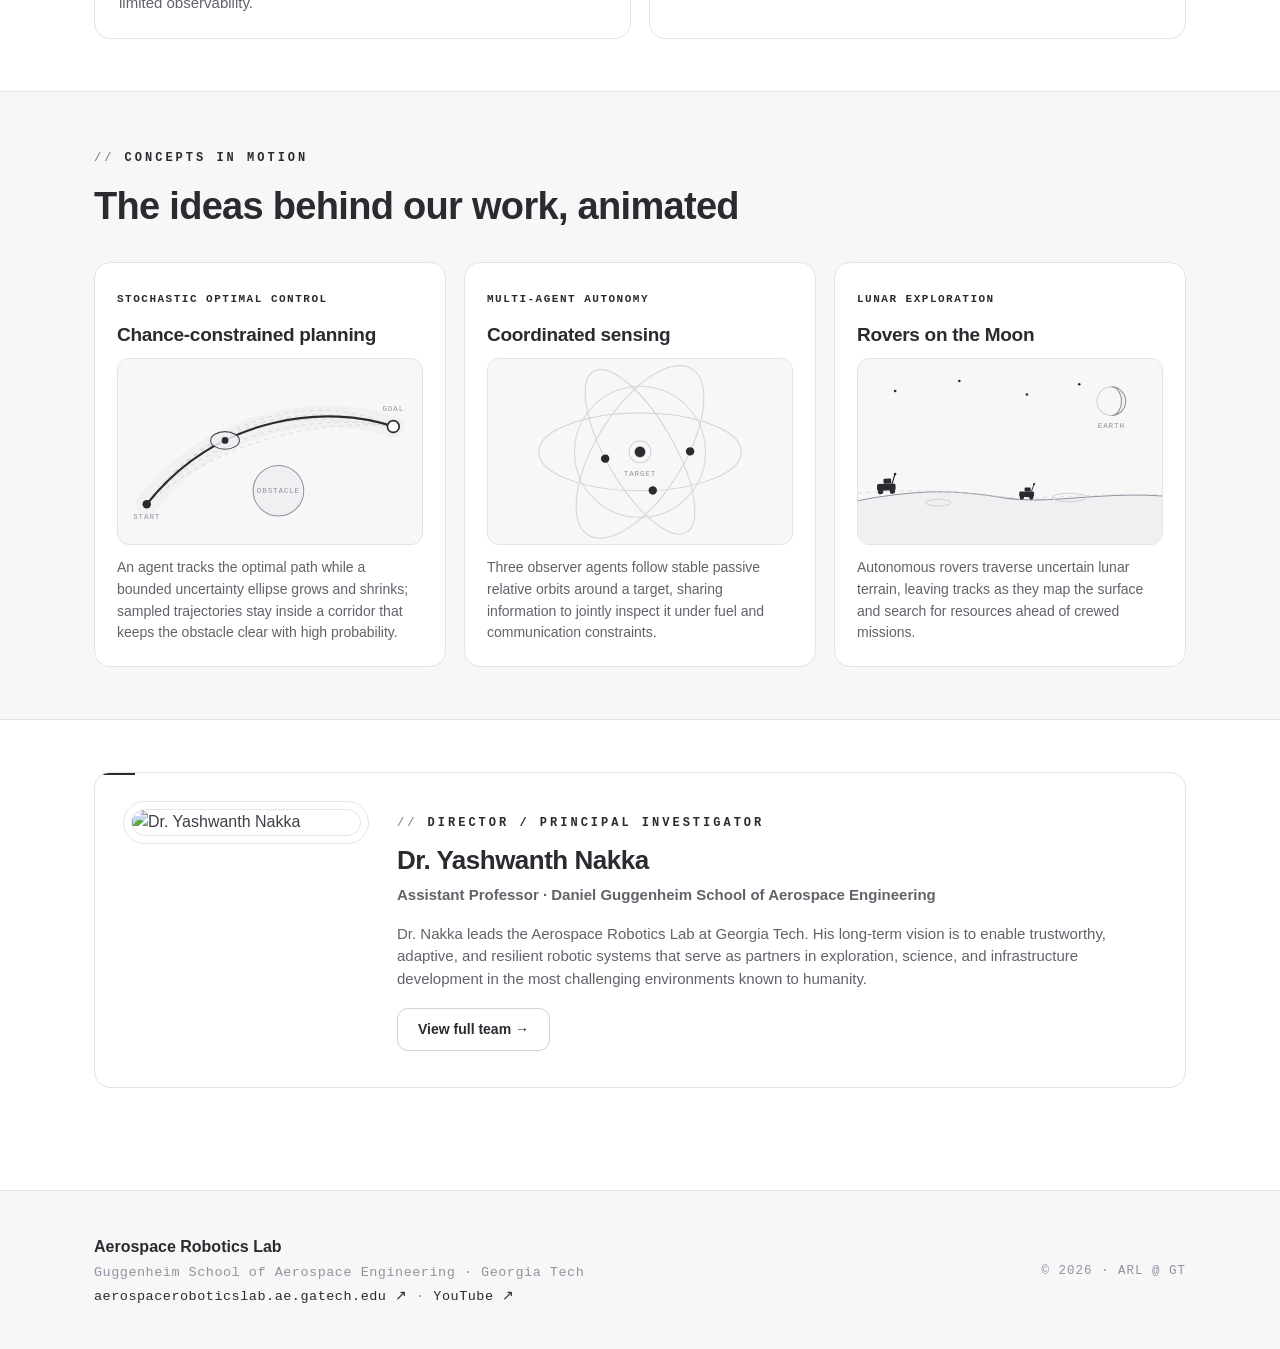
==== commit 249c565c: "html website" ====
--- a/index.html
+++ b/index.html
@@ -36,7 +36,6 @@
   </div>
 </div>
 
-<!-- 1. HERO -->
 <section class="hero">
   <div class="hero-grid"></div>
   <div class="wrap">
@@ -58,7 +57,6 @@
   </div>
 </section>
 
-<!-- 2. MISSION -->
 <section>
   <div class="wrap">
     <div class="section-head">
@@ -69,7 +67,6 @@
   </div>
 </section>
 
-<!-- 3. RESEARCH THRUSTS -->
 <section style="padding-top:0;">
   <div class="wrap">
     <div class="section-head">
@@ -101,17 +98,14 @@
   </div>
 </section>
 
-<!-- 4. CONCEPTS IN MOTION (animations illustrating the research above) -->
-<section class="section-soft" style="background:var(--paper-2);border-top:1px solid var(--hairline);border-bottom:1px solid var(--hairline);">
+<section class="section-soft" style="border-top:1px solid var(--hairline);border-bottom:1px solid var(--hairline);">
   <div class="wrap">
     <div class="section-head">
       <span class="label">Concepts in motion</span>
       <h2>The ideas behind our work, animated</h2>
     </div>
-
     <div class="viz-grid">
 
-      <!-- Stochastic Optimal Control -->
       <div class="viz">
         <span class="tag">Stochastic Optimal Control</span>
         <h3>Chance-constrained planning</h3>
@@ -141,7 +135,6 @@
         <p class="cap">An agent tracks the optimal path while a bounded uncertainty ellipse grows and shrinks; sampled trajectories stay inside a corridor that keeps the obstacle clear with high probability.</p>
       </div>
 
-      <!-- Multi-Agent Autonomy -->
       <div class="viz">
         <span class="tag">Multi-Agent Autonomy</span>
         <h3>Coordinated sensing</h3>
@@ -173,7 +166,6 @@
         <p class="cap">Three observer agents follow stable passive relative orbits around a target, sharing information to jointly inspect it under fuel and communication constraints.</p>
       </div>
 
-      <!-- Rovers on the Moon -->
       <div class="viz">
         <span class="tag">Lunar Exploration</span>
         <h3>Rovers on the Moon</h3>
@@ -219,7 +211,6 @@
   </div>
 </section>
 
-<!-- 5. DIRECTOR -->
 <section>
   <div class="wrap">
     <div class="card" style="padding:36px;">
--- a/assets/style.css
+++ b/assets/style.css
@@ -1,28 +1,23 @@
 /* ===================================================================
    Aerospace Robotics Lab — Georgia Tech
-   Visual identity: "Monochrome" — clean black & white, light & airy
-   Static GitHub Pages site — single shared stylesheet.
+   Visual identity: clean black & white (light, monochrome)
+   Static site — single shared stylesheet, no build step.
    =================================================================== */
 
 :root {
-  /* core palette — light monochrome */
-  --paper:      #ffffff;   /* page background */
-  --paper-2:    #f7f7f8;   /* soft panel background */
-  --paper-3:    #f0f0f2;   /* raised / hover */
-  --hairline:   #e4e4e7;   /* borders / grid lines */
+  --paper:      #ffffff;
+  --paper-2:    #f7f7f8;
+  --paper-3:    #f0f0f2;
+  --hairline:   #e4e4e7;
   --hairline-2: #d2d2d7;
 
-  /* ink = soft charcoal, monochrome accent */
-  --ink:        #2a2a30;   /* soft charcoal, primary */
+  --ink:        #2a2a30;   /* soft charcoal, headings/accent */
   --ink-2:      #3a3a42;
-
-  /* monochrome accent (shades of charcoal) */
   --accent:      #2a2a30;
   --accent-dark: #3a3a42;
   --accent-tint: #f0f0f2;
 
-  /* text */
-  --text:       #3f3f47;   /* softer warm gray body text */
+  --text:       #3f3f47;
   --text-dim:   #62626b;
   --text-faint: #9094a0;
 
@@ -51,7 +46,6 @@
 
 .wrap { max-width: var(--max); margin: 0 auto; padding: 0 24px; }
 
-/* technical/monospace eyebrow label */
 .label {
   font-family: var(--mono);
   font-size: 12px; letter-spacing: 3px; text-transform: uppercase;
@@ -73,13 +67,13 @@
   display: grid; place-items: center; flex: 0 0 auto;
   background: var(--accent); border: 1px solid var(--accent);
 }
-.brand .mark::before { /* orbital ring */
+.brand .mark::before {
   content: ""; position: absolute; inset: -5px; border-radius: 50%;
   border: 1px solid var(--hairline-2);
   border-right-color: transparent; border-bottom-color: transparent;
   transform: rotate(35deg);
 }
-.brand .mark::after { /* orbiting dot */
+.brand .mark::after {
   content: ""; position: absolute; width: 5px; height: 5px; border-radius: 50%;
   background: var(--ink); top: -2px; right: 6px; border: 1px solid var(--paper);
 }
@@ -88,13 +82,13 @@
 .brand .txt span { display: block; font-size: 11px; color: var(--text-faint); font-family: var(--mono); letter-spacing: 1.5px; text-transform: uppercase; }
 .nav-links { display: flex; gap: 2px; align-items: center; }
 .nav-links a {
-  padding: 9px 15px; border-radius: 9px; font-weight: 600; font-size: 14.5px; color: var(--text-dim);
+  padding: 9px 13px; border-radius: 9px; font-weight: 600; font-size: 14.5px; color: var(--text-dim);
 }
 .nav-links a:hover { color: var(--text); background: var(--paper-2); opacity: 1; }
 .nav-links a.active { color: var(--accent); }
 .nav-toggle { display: none; background: none; border: 0; font-size: 24px; cursor: pointer; color: var(--text); }
 
-@media (max-width: 780px) {
+@media (max-width: 860px) {
   .nav-toggle { display: block; }
   .nav-links {
     display: none; position: absolute; top: 72px; left: 0; right: 0; flex-direction: column; gap: 0;
@@ -104,10 +98,17 @@
   .nav-links a { padding: 13px 14px; }
 }
 
+/* ---------------- Announcement banner ---------------- */
+.notice { background: var(--accent); color: #fff; }
+.notice .wrap { display: flex; gap: 14px; align-items: center; justify-content: center; padding: 11px 24px; font-size: 14px; text-align: center; flex-wrap: wrap; }
+.notice a { color: #fff; text-decoration: underline; }
+.notice a:hover { opacity: .75; }
+.notice .pill { font-family: var(--mono); font-size: 10.5px; letter-spacing: 2px; text-transform: uppercase; background: rgba(255,255,255,.16); padding: 3px 9px; border-radius: 999px; }
+
 /* ---------------- Hero ---------------- */
 .hero { position: relative; overflow: hidden; padding: 68px 0 62px; background: var(--paper-2); border-bottom: 1px solid var(--hairline); }
-.hero-grid { /* faint technical grid overlay */
-  position: absolute; inset: 0; pointer-events: none; opacity: 1;
+.hero-grid {
+  position: absolute; inset: 0; pointer-events: none;
   background-image:
     linear-gradient(var(--hairline) 1px, transparent 1px),
     linear-gradient(90deg, var(--hairline) 1px, transparent 1px);
@@ -117,7 +118,7 @@
 }
 .hero .wrap { position: relative; z-index: 2; }
 .hero h1 { font-size: clamp(32px, 5.4vw, 58px); line-height: 1.04; margin: 14px 0 16px; letter-spacing: -1.4px; color: var(--ink); }
-.hero h1 .accent { color: var(--accent); }
+.hero h1 .accent { color: var(--text-faint); }
 .hero p { font-size: clamp(16px, 2.1vw, 20px); color: var(--text-dim); max-width: 680px; margin: 0 0 22px; }
 .btn-row { display: flex; gap: 13px; flex-wrap: wrap; }
 .btn { display: inline-block; padding: 13px 24px; border-radius: 11px; font-weight: 700; font-size: 15px; transition: all .15s ease; }
@@ -126,20 +127,15 @@
 .btn-ghost { background: transparent; color: var(--accent); border: 1px solid var(--hairline-2); }
 .btn-ghost:hover { border-color: var(--accent); color: var(--accent); opacity: 1; }
 
-/* orbital decoration on the hero (right side) */
-.orbit-deco { position: absolute; right: -120px; top: 50%; transform: translateY(-50%); z-index: 1; opacity: 1; pointer-events: none; }
-@media (max-width: 980px) { .orbit-deco { display: none; } }
-
-/* telemetry strip */
-.telemetry { display: flex; gap: 0; flex-wrap: wrap; border-bottom: 1px solid var(--hairline); background: var(--paper); }
-.telemetry .cell { flex: 1 1 0; min-width: 160px; padding: 22px 24px; border-right: 1px solid var(--hairline); }
-.telemetry .cell:last-child { border-right: 0; }
-.telemetry .k { font-family: var(--mono); font-size: 11px; letter-spacing: 2px; text-transform: uppercase; color: var(--text-faint); }
-.telemetry .v { font-size: 26px; font-weight: 800; color: var(--text); margin-top: 4px; letter-spacing: -.5px; }
-.telemetry .v small { font-size: 14px; color: var(--text-dim); font-weight: 700; }
+/* ---------------- Quick links ---------------- */
+.quicklinks { display: flex; flex-wrap: wrap; gap: 10px; margin-top: 28px; }
+.quicklinks a { display: inline-flex; align-items: center; gap: 9px; border: 1px solid var(--hairline-2); border-radius: 10px; padding: 9px 15px; font-size: 14px; font-weight: 600; color: var(--ink); background: var(--paper); transition: border-color .15s ease, color .15s ease; }
+.quicklinks a:hover { border-color: var(--accent); color: var(--accent); opacity: 1; }
+.quicklinks a .ext { font-family: var(--mono); font-size: 11px; color: var(--text-faint); }
 
 /* ---------------- Sections ---------------- */
 section { padding: 52px 0; }
+.section-soft { background: var(--paper-2); }
 .section-head { max-width: 720px; margin: 0 0 26px; }
 .section-head h2 { font-size: clamp(26px, 3.6vw, 38px); margin: 8px 0 8px; letter-spacing: -.7px; color: var(--ink); }
 .section-head p { color: var(--text-dim); font-size: 16.5px; margin: 0; }
@@ -161,14 +157,9 @@
   border-radius: var(--radius); padding: 24px; overflow: hidden;
   transition: transform .18s ease, border-color .18s ease, box-shadow .18s ease;
 }
-.card::before { /* corner accent tick */
-  content: ""; position: absolute; top: 0; left: 0; width: 40px; height: 2px; background: var(--accent); opacity: 1;
-}
+.card::before { content: ""; position: absolute; top: 0; left: 0; width: 40px; height: 2px; background: var(--accent); opacity: 1; }
 .card:hover { transform: translateY(-4px); border-color: var(--hairline-2); box-shadow: var(--shadow); }
-.card .tag {
-  display: inline-block; font-family: var(--mono); font-size: 11px; font-weight: 600; letter-spacing: 1.5px;
-  text-transform: uppercase; color: var(--accent); margin-bottom: 14px;
-}
+.card .tag { display: inline-block; font-family: var(--mono); font-size: 11px; font-weight: 600; letter-spacing: 1.5px; text-transform: uppercase; color: var(--accent); margin-bottom: 14px; }
 .card h3 { margin: 0 0 10px; font-size: 20px; letter-spacing: -.3px; color: var(--ink); }
 .card p { margin: 0; color: var(--text-dim); font-size: 15px; line-height: 1.5; }
 .card .partner { margin-top: 14px; font-family: var(--mono); font-size: 11.5px; letter-spacing: 1px; color: var(--text-faint); text-transform: uppercase; }
@@ -186,29 +177,19 @@
 .people { display: grid; grid-template-columns: repeat(3, 1fr); gap: 22px; }
 @media (max-width: 940px) { .people { grid-template-columns: repeat(2, 1fr); } }
 @media (max-width: 560px) { .people { grid-template-columns: 1fr; } }
-.person {
-  background: var(--paper); border: 1px solid var(--hairline); border-radius: var(--radius);
-  overflow: hidden; transition: transform .18s ease, border-color .18s ease, box-shadow .18s ease;
-}
+.person { background: var(--paper); border: 1px solid var(--hairline); border-radius: var(--radius); overflow: hidden; transition: transform .18s ease, border-color .18s ease, box-shadow .18s ease; }
 .person:hover { transform: translateY(-4px); border-color: var(--accent); box-shadow: var(--shadow); }
 .person .photo { aspect-ratio: 1/1; background: var(--paper-3); overflow: hidden; }
 .person .photo img { width: 100%; height: 100%; object-fit: cover; transition: transform .2s ease; }
 .person:hover .photo img { transform: scale(1.03); }
-.person .photo.placeholder {
-  display: grid; place-items: center;
-  background: var(--paper-3);
-  color: var(--text-faint); font-size: 40px; font-weight: 800; font-family: var(--mono);
-}
+.person .photo.placeholder { display: grid; place-items: center; background: var(--paper-3); color: var(--text-faint); font-size: 40px; font-weight: 800; font-family: var(--mono); }
 .person .body { padding: 17px 19px; }
 .person .body b { font-size: 16px; color: var(--ink); }
 .person .body p { margin: 5px 0 0; font-size: 13px; color: var(--text-dim); }
 .person .body .topic { font-family: var(--mono); font-size: 11.5px; color: var(--text-dim); letter-spacing: .3px; margin-top: 7px; }
 
 .name-list { display: flex; flex-wrap: wrap; gap: 10px; }
-.name-list span {
-  background: var(--paper); border: 1px solid var(--hairline); border-radius: 999px;
-  padding: 9px 17px; font-weight: 600; font-size: 14.5px; color: var(--text-dim);
-}
+.name-list span { background: var(--paper); border: 1px solid var(--hairline); border-radius: 999px; padding: 9px 17px; font-weight: 600; font-size: 14.5px; color: var(--text-dim); }
 .name-list span:hover { border-color: var(--hairline-2); color: var(--text); }
 
 .subhead { font-family: var(--mono); font-size: 12px; letter-spacing: 2.5px; text-transform: uppercase; color: var(--text-faint); font-weight: 600; margin: 34px 0 16px; display: flex; align-items: center; gap: 14px; }
@@ -216,11 +197,7 @@
 
 /* ---------------- Publications ---------------- */
 .pub-tabs { display: flex; gap: 8px; margin-bottom: 26px; flex-wrap: wrap; }
-.pub-tabs button {
-  border: 1px solid var(--hairline); background: var(--paper); color: var(--text-dim);
-  padding: 9px 20px; border-radius: 999px; font-weight: 600; font-size: 14px; cursor: pointer; font-family: var(--sans);
-  transition: all .15s ease;
-}
+.pub-tabs button { border: 1px solid var(--hairline); background: var(--paper); color: var(--text-dim); padding: 9px 20px; border-radius: 999px; font-weight: 600; font-size: 14px; cursor: pointer; font-family: var(--sans); transition: all .15s ease; }
 .pub-tabs button:hover { color: var(--text); border-color: var(--hairline-2); }
 .pub-tabs button.active { background: var(--accent); color: #fff; border-color: var(--accent); }
 .pub { display: flex; gap: 18px; padding: 15px 0; border-bottom: 1px solid var(--hairline); }
@@ -230,22 +207,13 @@
 .pub .meta .venue .award { color: var(--accent); font-weight: 700; }
 .pub .meta a.pdf { font-family: var(--mono); font-size: 12px; font-weight: 700; letter-spacing: .5px; }
 
-/* ---------------- Announcement banner ---------------- */
-.notice { background: var(--accent); color: #fff; }
-.notice .wrap { display: flex; gap: 14px; align-items: center; justify-content: center; padding: 11px 24px; font-size: 14px; text-align: center; flex-wrap: wrap; }
-.notice a { color: #fff; text-decoration: underline; }
-.notice a:hover { opacity: .75; }
-.notice .pill { font-family: var(--mono); font-size: 10.5px; letter-spacing: 2px; text-transform: uppercase; background: rgba(255,255,255,.16); padding: 3px 9px; border-radius: 999px; }
-
-/* ---------------- Quick links ---------------- */
-.quicklinks { display: flex; flex-wrap: wrap; gap: 10px; margin-top: 28px; }
-.quicklinks a { display: inline-flex; align-items: center; gap: 9px; border: 1px solid var(--hairline-2); border-radius: 10px; padding: 9px 15px; font-size: 14px; font-weight: 600; color: var(--ink); background: var(--paper); transition: border-color .15s ease, color .15s ease; }
-.quicklinks a:hover { border-color: var(--accent); color: var(--accent); opacity: 1; }
-.quicklinks a .ext { font-family: var(--mono); font-size: 11px; color: var(--text-faint); }
-
-/* ---------------- Video embed ---------------- */
-.video-embed { position: relative; width: 100%; aspect-ratio: 16 / 9; border-radius: var(--radius); overflow: hidden; border: 1px solid var(--hairline); background: #000; box-shadow: var(--shadow); }
-.video-embed iframe { position: absolute; inset: 0; width: 100%; height: 100%; border: 0; }
+/* ---------------- Contact ---------------- */
+.contact-grid { display: grid; grid-template-columns: 1.1fr .9fr; gap: 26px; }
+@media (max-width: 720px) { .contact-grid { grid-template-columns: 1fr; } }
+.info-row { display: flex; gap: 14px; padding: 16px 0; border-bottom: 1px solid var(--hairline); }
+.info-row .ic { flex: 0 0 auto; width: 38px; height: 38px; border-radius: 10px; background: var(--accent-tint); border: 1px solid var(--accent-tint); display: grid; place-items: center; color: var(--accent); }
+.info-row .k { font-family: var(--mono); font-size: 11px; letter-spacing: 1.5px; text-transform: uppercase; color: var(--text-faint); }
+.info-row .v { font-size: 15.5px; color: var(--text); }
 
 /* ---------------- News ---------------- */
 .news { display: grid; gap: 0; }
@@ -257,7 +225,7 @@
 .news .t .src { display: block; color: var(--text-faint); font-weight: 500; font-size: 12.5px; font-family: var(--mono); letter-spacing: .5px; margin-top: 3px; text-decoration: none; }
 @media (max-width: 560px) { .news .item { flex-direction: column; gap: 4px; } }
 
-/* ---------------- Method visualizations ---------------- */
+/* ---------------- Method visualizations (animations) ---------------- */
 .viz-grid { display: grid; grid-template-columns: repeat(3, 1fr); gap: 18px; }
 @media (max-width: 920px) { .viz-grid { grid-template-columns: 1fr; max-width: 520px; margin: 0 auto; } }
 .viz { background: var(--paper); border: 1px solid var(--hairline); border-radius: var(--radius); padding: 22px; }
@@ -265,7 +233,6 @@
 .viz h3 { margin: 0 0 8px; font-size: 19px; letter-spacing: -.3px; color: var(--ink); }
 .viz .stage { width: 100%; height: auto; display: block; background: var(--paper-2); border: 1px solid var(--hairline); border-radius: 12px; }
 .viz .cap { color: var(--text-dim); font-size: 14px; margin: 12px 0 0; }
-/* SVG element classes (theme-aware) */
 .viz .v-tube   { stroke: var(--accent-tint); stroke-width: 26; fill: none; stroke-linecap: round; opacity: .8; }
 .viz .v-sample { stroke: var(--hairline-2); stroke-width: 1.2; fill: none; opacity: .7; stroke-dasharray: 5 5; animation: vflow 3s linear infinite; }
 .viz .v-mean   { stroke: var(--ink); stroke-width: 2.5; fill: none; }
@@ -280,9 +247,7 @@
 .viz .v-wire   { stroke: var(--ink); stroke-width: 1.4; fill: none; }
 .viz .v-lbl    { fill: var(--text-faint); font-family: var(--mono); font-size: 9px; letter-spacing: 1px; text-transform: uppercase; }
 @keyframes vflow { to { stroke-dashoffset: -60; } }
-@media (prefers-reduced-motion: reduce) {
-  .viz .v-sample { animation: none; }
-}
+@media (prefers-reduced-motion: reduce) { .viz .v-sample { animation: none; } }
 
 /* ---------------- Alumni list ---------------- */
 .alumni { display: grid; gap: 0; max-width: 760px; }
@@ -292,24 +257,15 @@
 .alumni .row .now { color: var(--text-dim); font-size: 14.5px; }
 .alumni .row .now::before { content: "→ "; color: var(--accent); }
 
-/* ---------------- Blog (Murray-style article list) ---------------- */
+/* ---------------- Blog (article list) ---------------- */
 .postlist { max-width: 760px; }
 .post-entry { padding: 22px 0; border-bottom: 1px solid var(--hairline); }
 .post-entry:first-child { padding-top: 0; }
 .post-entry .meta { font-family: var(--mono); font-size: 11.5px; letter-spacing: 1.5px; text-transform: uppercase; color: var(--text-faint); margin-bottom: 7px; }
 .post-entry h3 { margin: 0 0 6px; font-size: 21px; letter-spacing: -.3px; }
 .post-entry h3 a { color: var(--ink); }
-.post-entry h3 a:hover { color: var(--ink); opacity: .6; }
 .post-entry p { margin: 0; color: var(--text-dim); font-size: 15.5px; }
 .post-entry .more { display: inline-block; margin-top: 8px; font-weight: 600; font-size: 14px; }
-
-/* ---------------- Contact ---------------- */
-.contact-grid { display: grid; grid-template-columns: 1.1fr .9fr; gap: 26px; }
-@media (max-width: 720px) { .contact-grid { grid-template-columns: 1fr; } }
-.info-row { display: flex; gap: 14px; padding: 16px 0; border-bottom: 1px solid var(--hairline); }
-.info-row .ic { flex: 0 0 auto; width: 38px; height: 38px; border-radius: 10px; background: var(--accent-tint); border: 1px solid var(--accent-tint); display: grid; place-items: center; color: var(--accent); }
-.info-row .k { font-family: var(--mono); font-size: 11px; letter-spacing: 1.5px; text-transform: uppercase; color: var(--text-faint); }
-.info-row .v { font-size: 15.5px; color: var(--text); }
 
 /* ---------------- Footer ---------------- */
 .site-footer { border-top: 1px solid var(--hairline); background: var(--paper-2); padding: 44px 0; margin-top: 50px; }
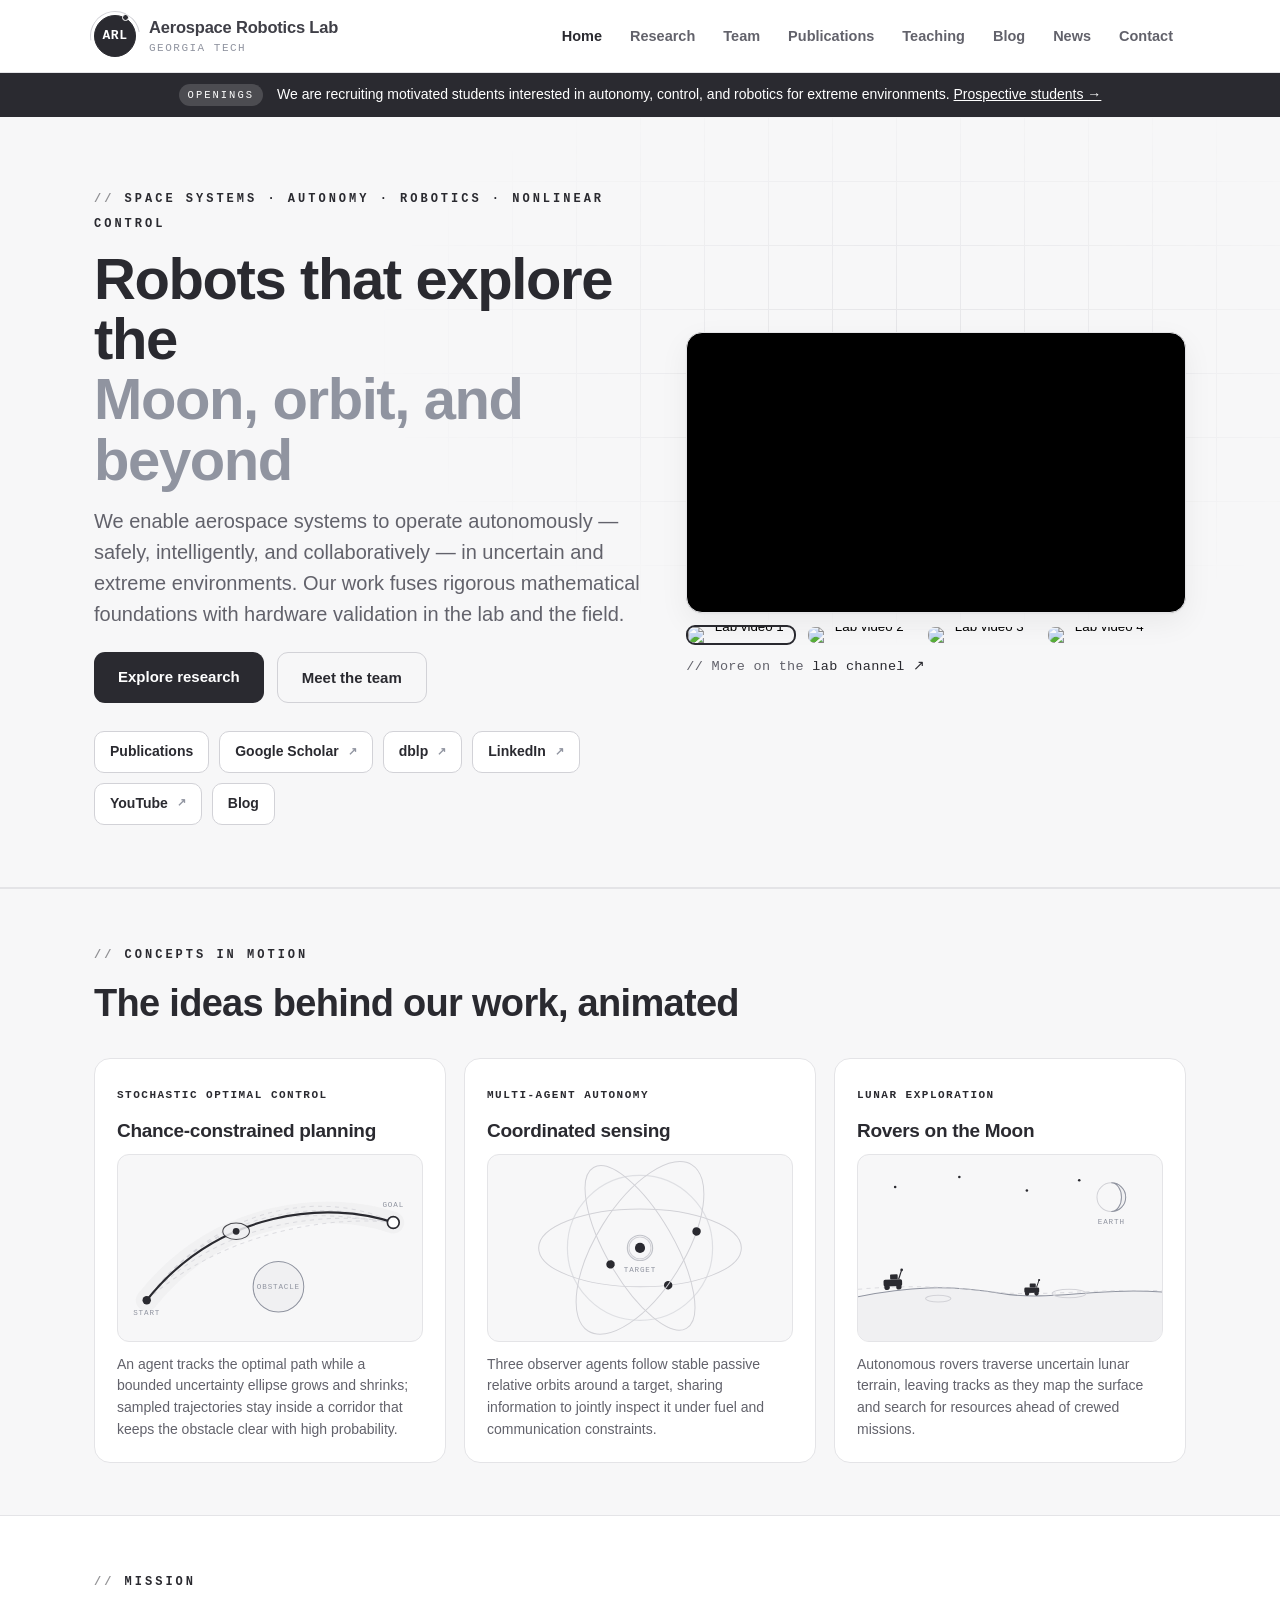
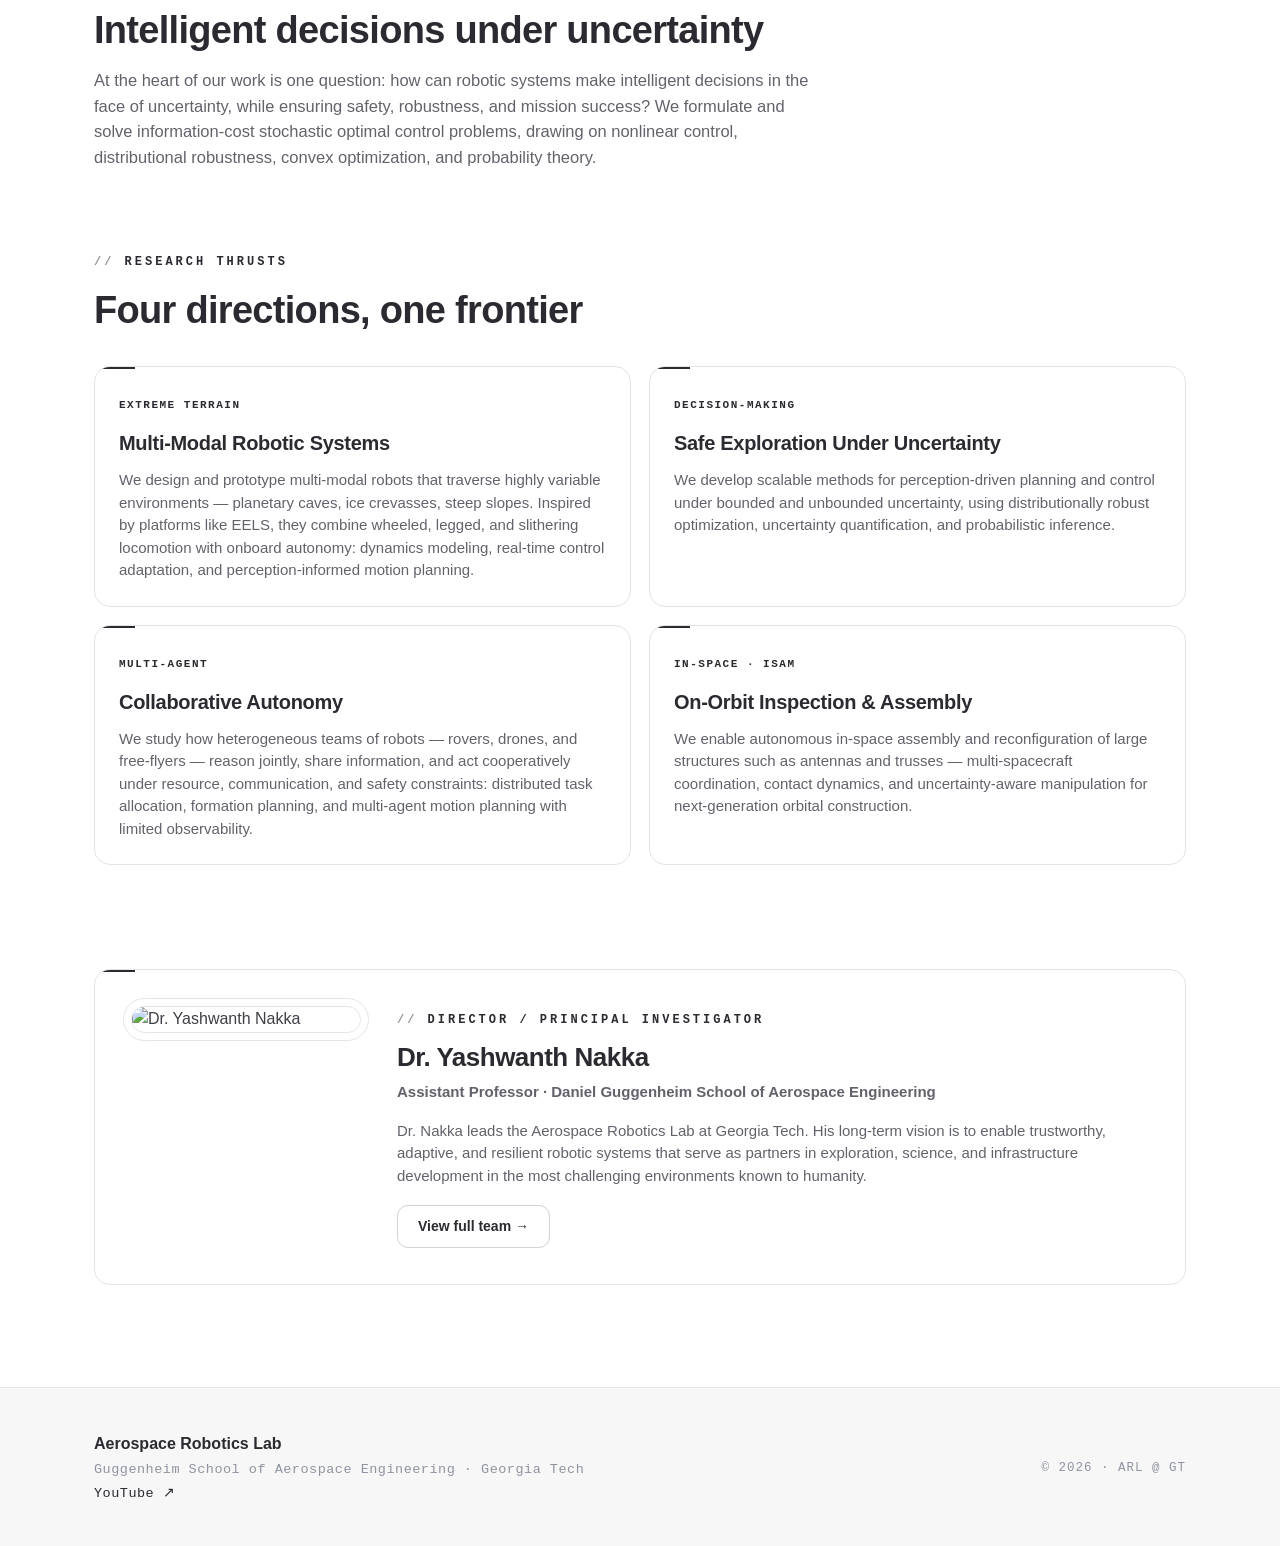
==== commit caa305ff: "added videos" ====
--- a/index.html
+++ b/index.html
@@ -23,8 +23,8 @@
       <a href="publications.html">Publications</a>
       <a href="teaching.html">Teaching</a>
       <a href="blog.html">Blog</a>
+      <a href="news.html">News</a>
       <a href="contact.html">Contact</a>
-      <a href="https://aerospaceroboticslab.ae.gatech.edu/" target="_blank" rel="noopener">Lab Site ↗</a>
     </nav>
   </div>
 </header>
@@ -38,7 +38,8 @@
 
 <section class="hero">
   <div class="hero-grid"></div>
-  <div class="wrap">
+  <div class="wrap hero-inner">
+    <div class="hero-text">
     <span class="label">Space Systems · Autonomy · Robotics · Nonlinear Control</span>
     <h1>Robots that explore the<br><span class="accent">Moon, orbit, and beyond</span></h1>
     <p>We enable aerospace systems to operate autonomously — safely, intelligently, and collaboratively — in uncertain and extreme environments. Our work fuses rigorous mathematical foundations with hardware validation in the lab and the field.</p>
@@ -54,50 +55,24 @@
       <a href="https://www.youtube.com/@AerospaceRoboticsLab" target="_blank" rel="noopener">YouTube <span class="ext">↗</span></a>
       <a href="blog.html">Blog</a>
     </div>
-  </div>
-</section>
-
-<section>
-  <div class="wrap">
-    <div class="section-head">
-      <span class="label">Mission</span>
-      <h2>Intelligent decisions under uncertainty</h2>
-      <p>At the heart of our work is one question: how can robotic systems make intelligent decisions in the face of uncertainty, while ensuring safety, robustness, and mission success? We formulate and solve information-cost stochastic optimal control problems, drawing on nonlinear control, distributional robustness, convex optimization, and probability theory.</p>
-    </div>
-  </div>
-</section>
-
-<section style="padding-top:0;">
-  <div class="wrap">
-    <div class="section-head">
-      <span class="label">Research thrusts</span>
-      <h2>Four directions, one frontier</h2>
-    </div>
-    <div class="grid grid-2">
-      <div class="card">
-        <span class="tag">Extreme Terrain</span>
-        <h3>Multi-Modal Robotic Systems</h3>
-        <p>We design and prototype multi-modal robots that traverse highly variable environments — planetary caves, ice crevasses, steep slopes. Inspired by platforms like EELS, they combine wheeled, legged, and slithering locomotion with onboard autonomy: dynamics modeling, real-time control adaptation, and perception-informed motion planning.</p>
-      </div>
-      <div class="card">
-        <span class="tag">Decision-Making</span>
-        <h3>Safe Exploration Under Uncertainty</h3>
-        <p>We develop scalable methods for perception-driven planning and control under bounded and unbounded uncertainty, using distributionally robust optimization, uncertainty quantification, and probabilistic inference.</p>
-      </div>
-      <div class="card">
-        <span class="tag">Multi-Agent</span>
-        <h3>Collaborative Autonomy</h3>
-        <p>We study how heterogeneous teams of robots — rovers, drones, and free-flyers — reason jointly, share information, and act cooperatively under resource, communication, and safety constraints: distributed task allocation, formation planning, and multi-agent motion planning with limited observability.</p>
-      </div>
-      <div class="card">
-        <span class="tag">In-Space · ISAM</span>
-        <h3>On-Orbit Inspection &amp; Assembly</h3>
-        <p>We enable autonomous in-space assembly and reconfiguration of large structures such as antennas and trusses — multi-spacecraft coordination, contact dynamics, and uncertainty-aware manipulation for next-generation orbital construction.</p>
-      </div>
-    </div>
-  </div>
-</section>
-
+    </div>
+    <div class="hero-media">
+      <div class="video-embed">
+        <iframe id="heroPlayer" src="https://www.youtube.com/embed/_8owr_d2g5E"
+          title="Aerospace Robotics Lab — video" loading="lazy"
+          allow="accelerometer; autoplay; clipboard-write; encrypted-media; gyroscope; picture-in-picture; web-share"
+          allowfullscreen referrerpolicy="strict-origin-when-cross-origin"></iframe>
+      </div>
+      <div class="video-thumbs">
+        <button class="vthumb active" aria-label="Play video 1" onclick="setVid(this,'_8owr_d2g5E')"><img src="https://img.youtube.com/vi/_8owr_d2g5E/mqdefault.jpg" alt="Lab video 1" loading="lazy" /></button>
+        <button class="vthumb" aria-label="Play video 2" onclick="setVid(this,'p5xSoYaDb4k')"><img src="https://img.youtube.com/vi/p5xSoYaDb4k/mqdefault.jpg" alt="Lab video 2" loading="lazy" /></button>
+        <button class="vthumb" aria-label="Play video 3" onclick="setVid(this,'_x3aDHAftAU')"><img src="https://img.youtube.com/vi/_x3aDHAftAU/mqdefault.jpg" alt="Lab video 3" loading="lazy" /></button>
+        <button class="vthumb" aria-label="Play video 4" onclick="setVid(this,'jn5kYenYjmM')"><img src="https://img.youtube.com/vi/jn5kYenYjmM/mqdefault.jpg" alt="Lab video 4" loading="lazy" /></button>
+      </div>
+      <p style="margin:12px 0 0;color:var(--text-dim);font-size:13.5px;font-family:var(--mono);letter-spacing:.3px;">// More on the <a href="https://www.youtube.com/@AerospaceRoboticsLab" target="_blank" rel="noopener">lab channel ↗</a></p>
+    </div>
+  </div>
+</section>
 <section class="section-soft" style="border-top:1px solid var(--hairline);border-bottom:1px solid var(--hairline);">
   <div class="wrap">
     <div class="section-head">
@@ -213,6 +188,47 @@
 
 <section>
   <div class="wrap">
+    <div class="section-head">
+      <span class="label">Mission</span>
+      <h2>Intelligent decisions under uncertainty</h2>
+      <p>At the heart of our work is one question: how can robotic systems make intelligent decisions in the face of uncertainty, while ensuring safety, robustness, and mission success? We formulate and solve information-cost stochastic optimal control problems, drawing on nonlinear control, distributional robustness, convex optimization, and probability theory.</p>
+    </div>
+  </div>
+</section>
+
+<section style="padding-top:0;">
+  <div class="wrap">
+    <div class="section-head">
+      <span class="label">Research thrusts</span>
+      <h2>Four directions, one frontier</h2>
+    </div>
+    <div class="grid grid-2">
+      <div class="card">
+        <span class="tag">Extreme Terrain</span>
+        <h3>Multi-Modal Robotic Systems</h3>
+        <p>We design and prototype multi-modal robots that traverse highly variable environments — planetary caves, ice crevasses, steep slopes. Inspired by platforms like EELS, they combine wheeled, legged, and slithering locomotion with onboard autonomy: dynamics modeling, real-time control adaptation, and perception-informed motion planning.</p>
+      </div>
+      <div class="card">
+        <span class="tag">Decision-Making</span>
+        <h3>Safe Exploration Under Uncertainty</h3>
+        <p>We develop scalable methods for perception-driven planning and control under bounded and unbounded uncertainty, using distributionally robust optimization, uncertainty quantification, and probabilistic inference.</p>
+      </div>
+      <div class="card">
+        <span class="tag">Multi-Agent</span>
+        <h3>Collaborative Autonomy</h3>
+        <p>We study how heterogeneous teams of robots — rovers, drones, and free-flyers — reason jointly, share information, and act cooperatively under resource, communication, and safety constraints: distributed task allocation, formation planning, and multi-agent motion planning with limited observability.</p>
+      </div>
+      <div class="card">
+        <span class="tag">In-Space · ISAM</span>
+        <h3>On-Orbit Inspection &amp; Assembly</h3>
+        <p>We enable autonomous in-space assembly and reconfiguration of large structures such as antennas and trusses — multi-spacecraft coordination, contact dynamics, and uncertainty-aware manipulation for next-generation orbital construction.</p>
+      </div>
+    </div>
+  </div>
+</section>
+
+<section>
+  <div class="wrap">
     <div class="card" style="padding:36px;">
       <div class="pi">
         <div class="frame">
@@ -235,11 +251,18 @@
     <div>
       <div class="lab">Aerospace Robotics Lab</div>
       <div class="sub">Guggenheim School of Aerospace Engineering · Georgia Tech</div>
-      <div class="sub"><a href="https://aerospaceroboticslab.ae.gatech.edu/" target="_blank" rel="noopener">aerospaceroboticslab.ae.gatech.edu ↗</a> · <a href="https://www.youtube.com/@AerospaceRoboticsLab" target="_blank" rel="noopener">YouTube ↗</a></div>
+      <div class="sub"><a href="https://www.youtube.com/@AerospaceRoboticsLab" target="_blank" rel="noopener">YouTube ↗</a></div>
     </div>
     <div class="right">© <span id="yr"></span> · ARL @ GT</div>
   </div>
 </footer>
-<script>document.getElementById('yr').textContent=new Date().getFullYear();</script>
+<script>
+  document.getElementById('yr').textContent=new Date().getFullYear();
+  function setVid(btn,id){
+    document.getElementById('heroPlayer').src='https://www.youtube.com/embed/'+id+'?autoplay=1';
+    document.querySelectorAll('.vthumb').forEach(b=>b.classList.remove('active'));
+    btn.classList.add('active');
+  }
+</script>
 </body>
 </html>
--- a/assets/style.css
+++ b/assets/style.css
@@ -120,6 +120,14 @@
 .hero h1 { font-size: clamp(32px, 5.4vw, 58px); line-height: 1.04; margin: 14px 0 16px; letter-spacing: -1.4px; color: var(--ink); }
 .hero h1 .accent { color: var(--text-faint); }
 .hero p { font-size: clamp(16px, 2.1vw, 20px); color: var(--text-dim); max-width: 680px; margin: 0 0 22px; }
+.hero-inner { display: grid; grid-template-columns: 1.05fr .95fr; gap: 40px; align-items: center; }
+@media (max-width: 900px) { .hero-inner { grid-template-columns: 1fr; gap: 28px; } }
+.hero-media .video-embed { box-shadow: var(--shadow); }
+.video-thumbs { display: flex; gap: 10px; margin-top: 12px; flex-wrap: wrap; }
+.vthumb { padding: 0; border: 2px solid transparent; border-radius: 9px; overflow: hidden; cursor: pointer; background: none; width: 110px; flex: 0 0 auto; line-height: 0; transition: border-color .15s ease; }
+.vthumb img { width: 100%; height: auto; display: block; }
+.vthumb:hover { border-color: var(--hairline-2); }
+.vthumb.active { border-color: var(--ink); }
 .btn-row { display: flex; gap: 13px; flex-wrap: wrap; }
 .btn { display: inline-block; padding: 13px 24px; border-radius: 11px; font-weight: 700; font-size: 15px; transition: all .15s ease; }
 .btn-primary { background: var(--accent); color: #fff; }
@@ -214,6 +222,10 @@
 .info-row .ic { flex: 0 0 auto; width: 38px; height: 38px; border-radius: 10px; background: var(--accent-tint); border: 1px solid var(--accent-tint); display: grid; place-items: center; color: var(--accent); }
 .info-row .k { font-family: var(--mono); font-size: 11px; letter-spacing: 1.5px; text-transform: uppercase; color: var(--text-faint); }
 .info-row .v { font-size: 15.5px; color: var(--text); }
+
+/* ---------------- Video embed ---------------- */
+.video-embed { position: relative; width: 100%; aspect-ratio: 16 / 9; border-radius: var(--radius); overflow: hidden; border: 1px solid var(--hairline); background: #000; box-shadow: var(--shadow); }
+.video-embed iframe { position: absolute; inset: 0; width: 100%; height: 100%; border: 0; }
 
 /* ---------------- News ---------------- */
 .news { display: grid; gap: 0; }
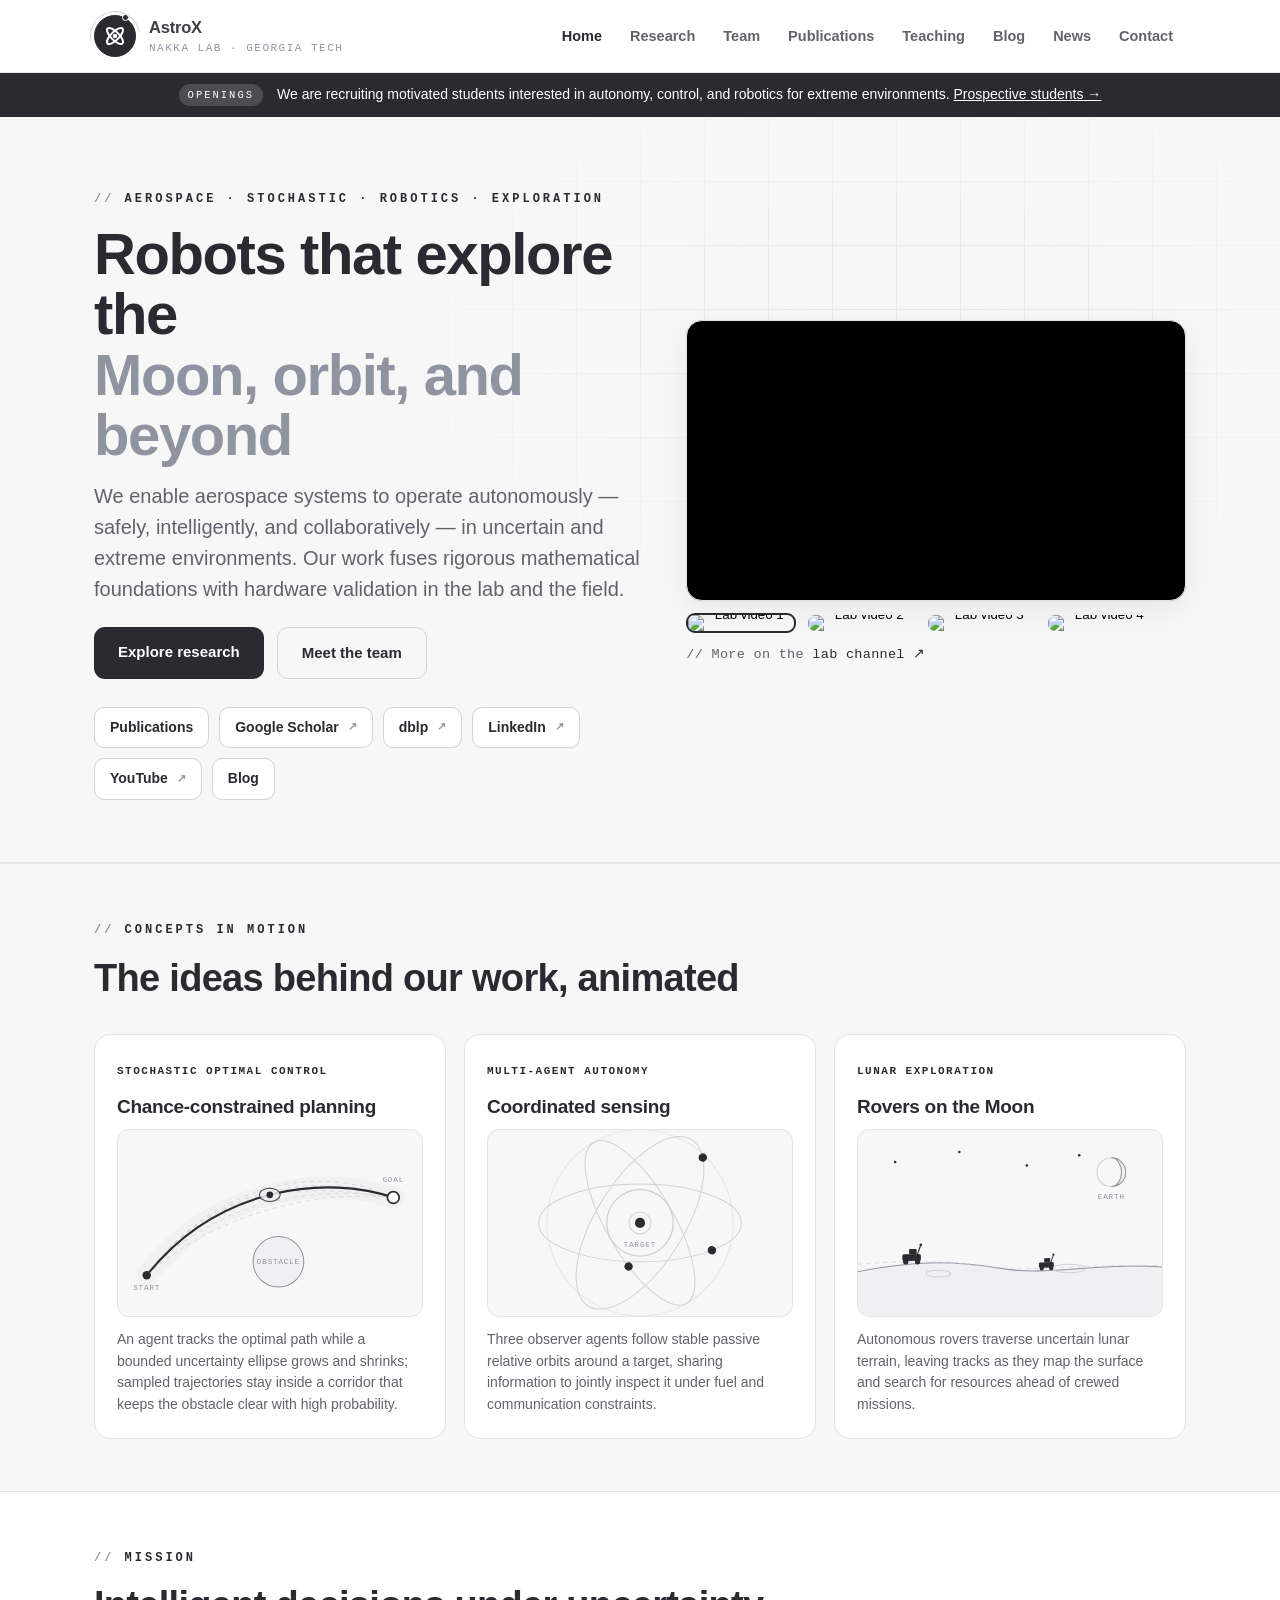
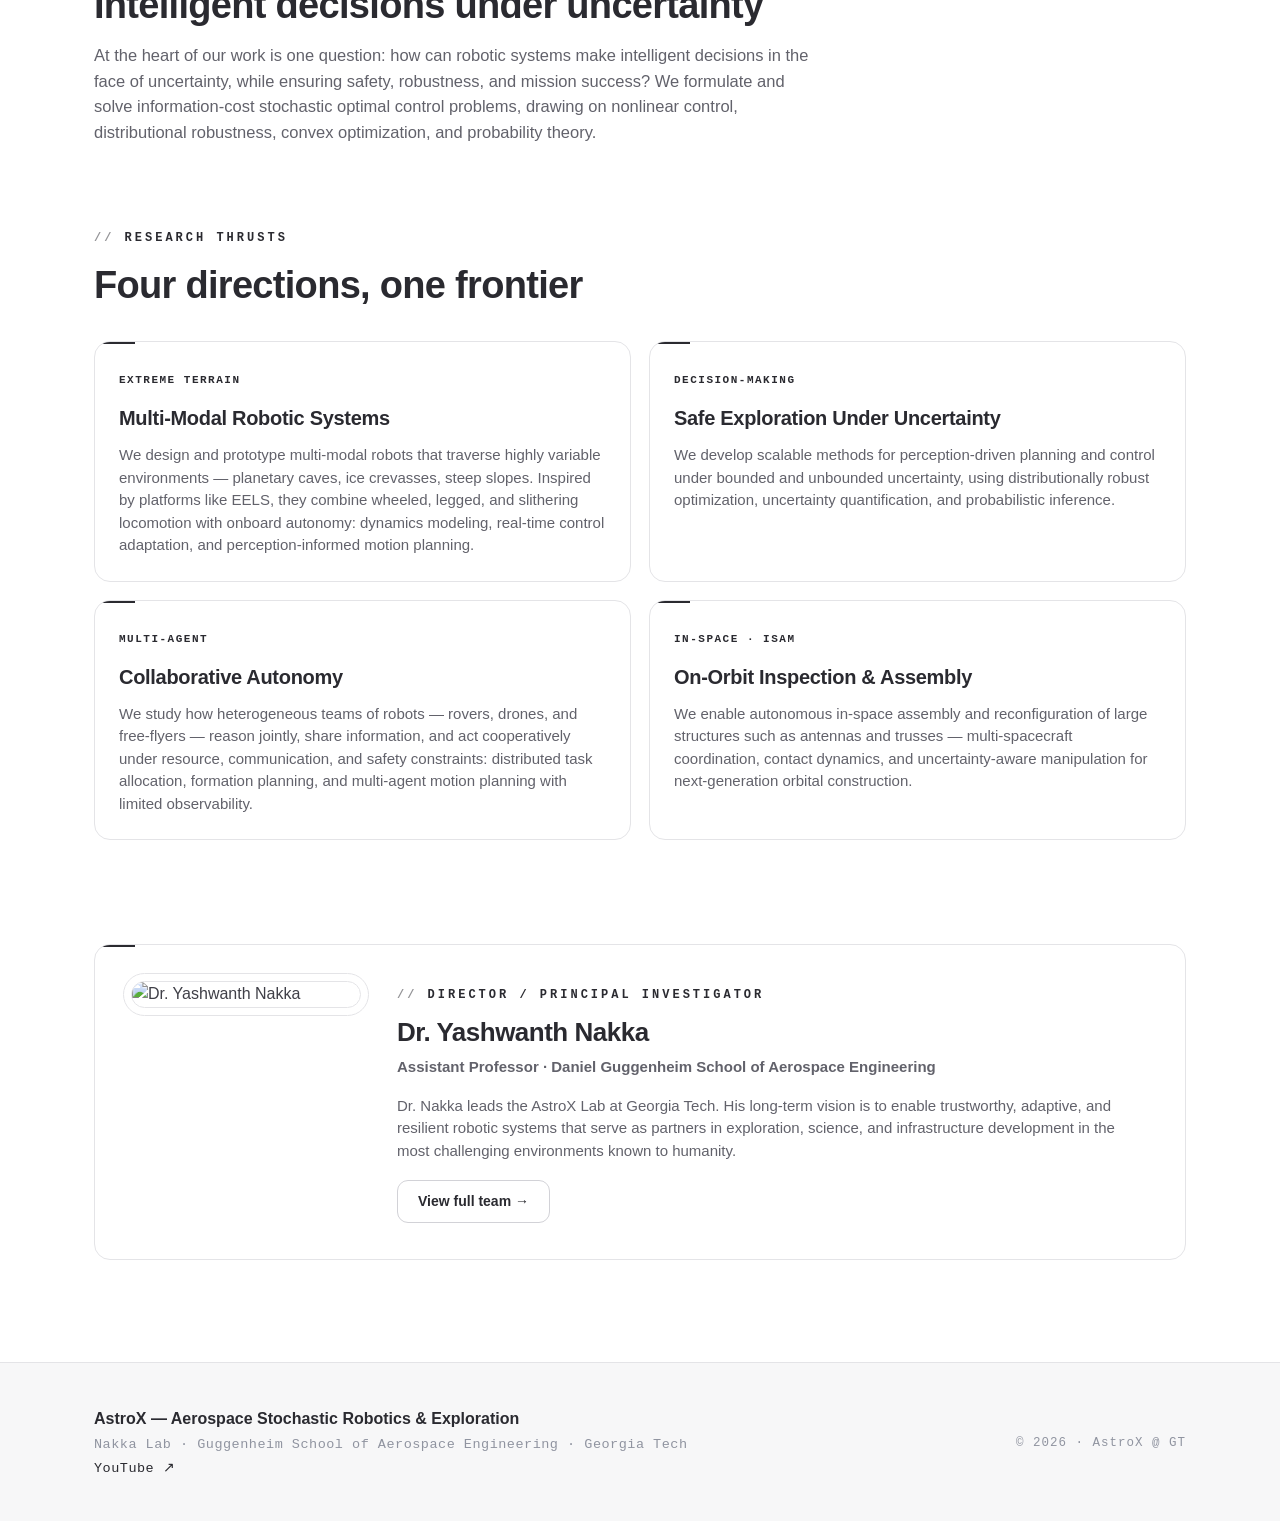
==== commit 23619cd6: "AstroX update" ====
--- a/index.html
+++ b/index.html
@@ -3,8 +3,9 @@
 <head>
 <meta charset="UTF-8" />
 <meta name="viewport" content="width=device-width, initial-scale=1" />
-<title>Aerospace Robotics Lab — Georgia Tech</title>
-<meta name="description" content="The Aerospace Robotics Lab at Georgia Tech develops autonomy for space systems, robotics, and nonlinear control in uncertain and extreme environments." />
+<title>AstroX Lab — Georgia Tech</title>
+<meta name="description" content="The AstroX Lab at Georgia Tech develops autonomy for space systems, robotics, and nonlinear control in uncertain and extreme environments." />
+<link rel="icon" href="assets/logo-mark.svg" />
 <link rel="stylesheet" href="assets/style.css" />
 </head>
 <body>
@@ -12,8 +13,8 @@
 <header class="site-header">
   <div class="wrap nav">
     <a class="brand" href="index.html">
-      <span class="mark"><b>ARL</b></span>
-      <span class="txt"><b>Aerospace Robotics Lab</b><span>Georgia Tech</span></span>
+      <span class="mark"><svg viewBox="-16 -16 32 32" width="26" height="26" fill="none" aria-hidden="true"><g stroke="#ffffff" stroke-width="2.4"><ellipse rx="13" ry="5" transform="rotate(45)"/><ellipse rx="13" ry="5" transform="rotate(-45)"/></g><circle r="2.8" fill="#ffffff"/></svg></span>
+      <span class="txt"><b>AstroX</b><span>Nakka Lab · Georgia Tech</span></span>
     </a>
     <button class="nav-toggle" aria-label="Menu" onclick="document.getElementById('nav').classList.toggle('open')">☰</button>
     <nav class="nav-links" id="nav">
@@ -40,7 +41,7 @@
   <div class="hero-grid"></div>
   <div class="wrap hero-inner">
     <div class="hero-text">
-    <span class="label">Space Systems · Autonomy · Robotics · Nonlinear Control</span>
+    <span class="label">Aerospace · Stochastic · Robotics · Exploration</span>
     <h1>Robots that explore the<br><span class="accent">Moon, orbit, and beyond</span></h1>
     <p>We enable aerospace systems to operate autonomously — safely, intelligently, and collaboratively — in uncertain and extreme environments. Our work fuses rigorous mathematical foundations with hardware validation in the lab and the field.</p>
     <div class="btn-row">
@@ -59,7 +60,7 @@
     <div class="hero-media">
       <div class="video-embed">
         <iframe id="heroPlayer" src="https://www.youtube.com/embed/_8owr_d2g5E"
-          title="Aerospace Robotics Lab — video" loading="lazy"
+          title="AstroX Lab — video" loading="lazy"
           allow="accelerometer; autoplay; clipboard-write; encrypted-media; gyroscope; picture-in-picture; web-share"
           allowfullscreen referrerpolicy="strict-origin-when-cross-origin"></iframe>
       </div>
@@ -238,7 +239,7 @@
           <span class="label">Director / Principal Investigator</span>
           <h3>Dr. Yashwanth Nakka</h3>
           <p class="role">Assistant Professor · Daniel Guggenheim School of Aerospace Engineering</p>
-          <p style="color:var(--text-dim);">Dr. Nakka leads the Aerospace Robotics Lab at Georgia Tech. His long-term vision is to enable trustworthy, adaptive, and resilient robotic systems that serve as partners in exploration, science, and infrastructure development in the most challenging environments known to humanity.</p>
+          <p style="color:var(--text-dim);">Dr. Nakka leads the AstroX Lab at Georgia Tech. His long-term vision is to enable trustworthy, adaptive, and resilient robotic systems that serve as partners in exploration, science, and infrastructure development in the most challenging environments known to humanity.</p>
           <p style="margin-top:18px;"><a class="btn btn-ghost" href="team.html" style="padding:10px 20px;font-size:14px;">View full team →</a></p>
         </div>
       </div>
@@ -249,11 +250,11 @@
 <footer class="site-footer">
   <div class="wrap">
     <div>
-      <div class="lab">Aerospace Robotics Lab</div>
-      <div class="sub">Guggenheim School of Aerospace Engineering · Georgia Tech</div>
+      <div class="lab">AstroX — Aerospace Stochastic Robotics &amp; Exploration</div>
+      <div class="sub">Nakka Lab · Guggenheim School of Aerospace Engineering · Georgia Tech</div>
       <div class="sub"><a href="https://www.youtube.com/@AerospaceRoboticsLab" target="_blank" rel="noopener">YouTube ↗</a></div>
     </div>
-    <div class="right">© <span id="yr"></span> · ARL @ GT</div>
+    <div class="right">© <span id="yr"></span> · AstroX @ GT</div>
   </div>
 </footer>
 <script>
--- a/assets/style.css
+++ b/assets/style.css
@@ -16,6 +16,7 @@
   --accent:      #2a2a30;
   --accent-dark: #3a3a42;
   --accent-tint: #f0f0f2;
+  --gold:        #2a2a30;
 
   --text:       #3f3f47;
   --text-dim:   #62626b;
@@ -65,8 +66,9 @@
 .brand .mark {
   position: relative; width: 42px; height: 42px; border-radius: 50%;
   display: grid; place-items: center; flex: 0 0 auto;
-  background: var(--accent); border: 1px solid var(--accent);
-}
+  background: var(--ink); border: 1px solid var(--ink);
+}
+.brand .mark svg { display: block; }
 .brand .mark::before {
   content: ""; position: absolute; inset: -5px; border-radius: 50%;
   border: 1px solid var(--hairline-2);
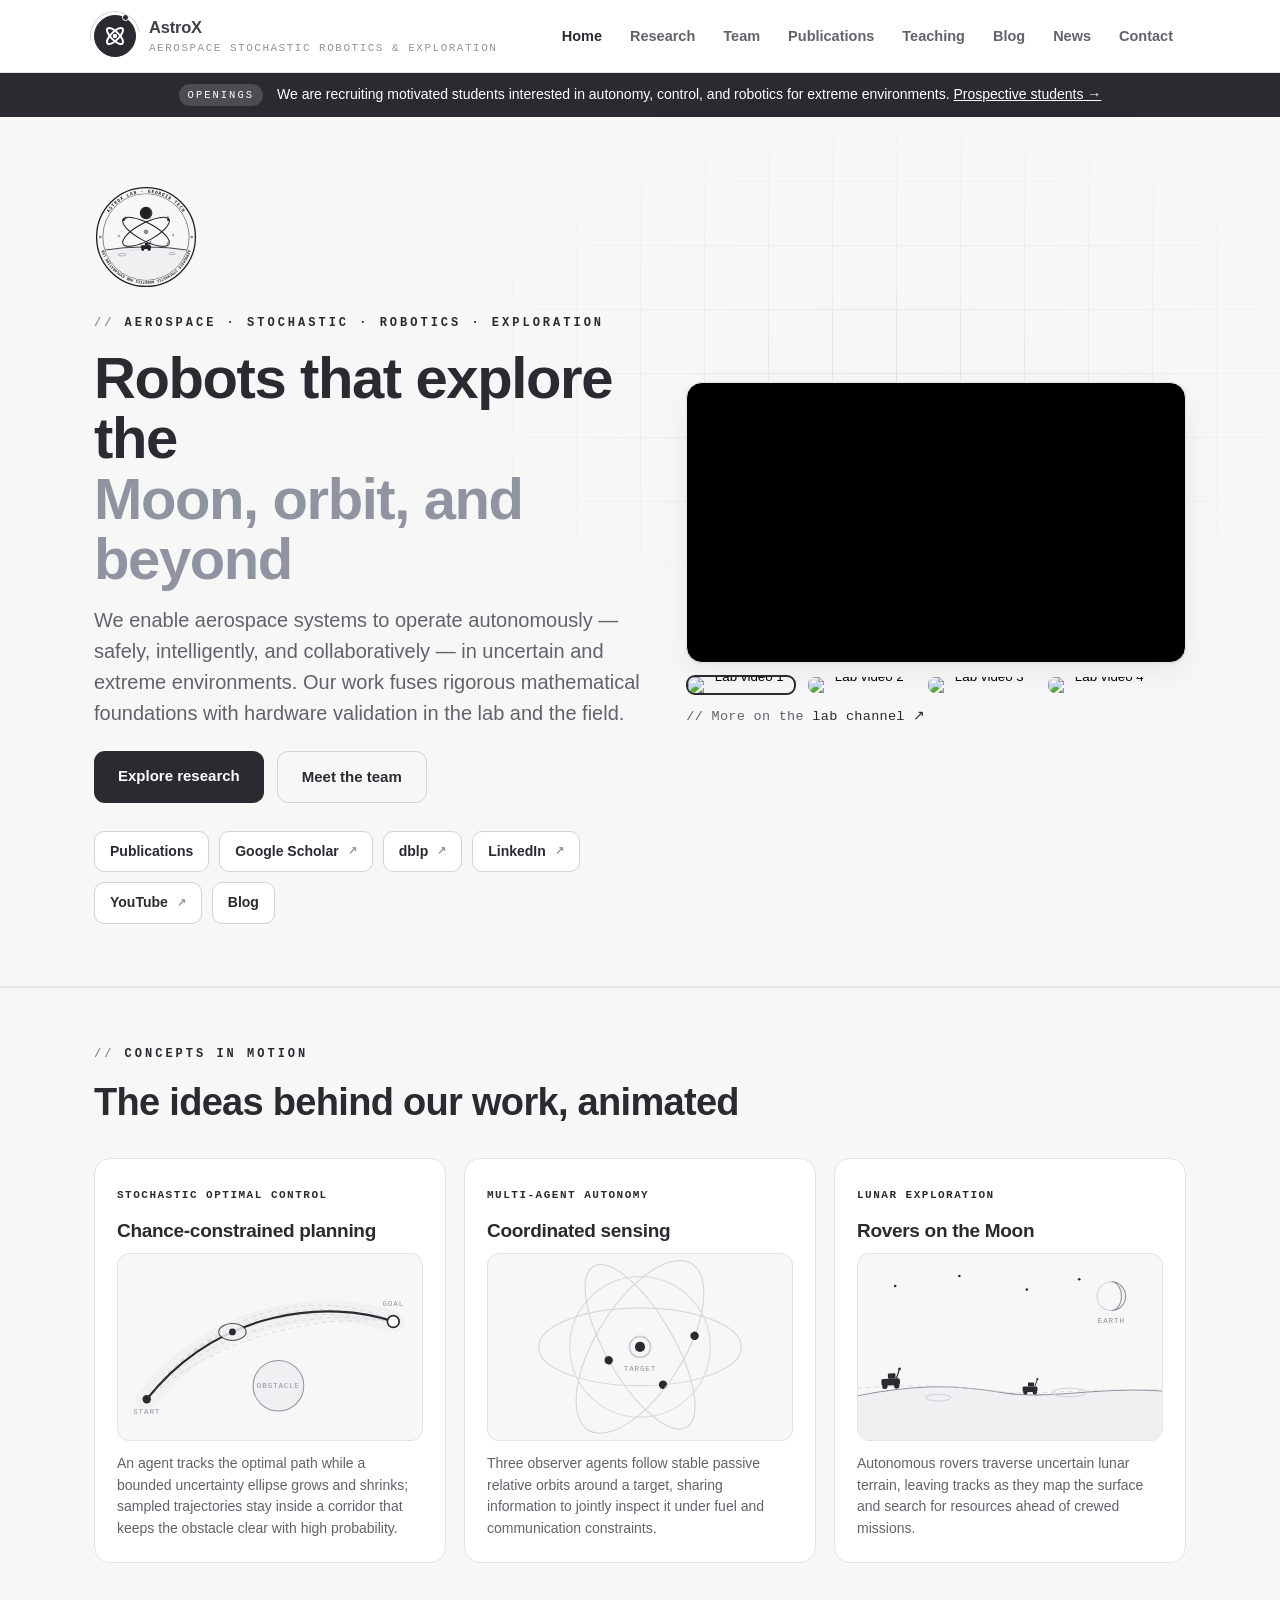
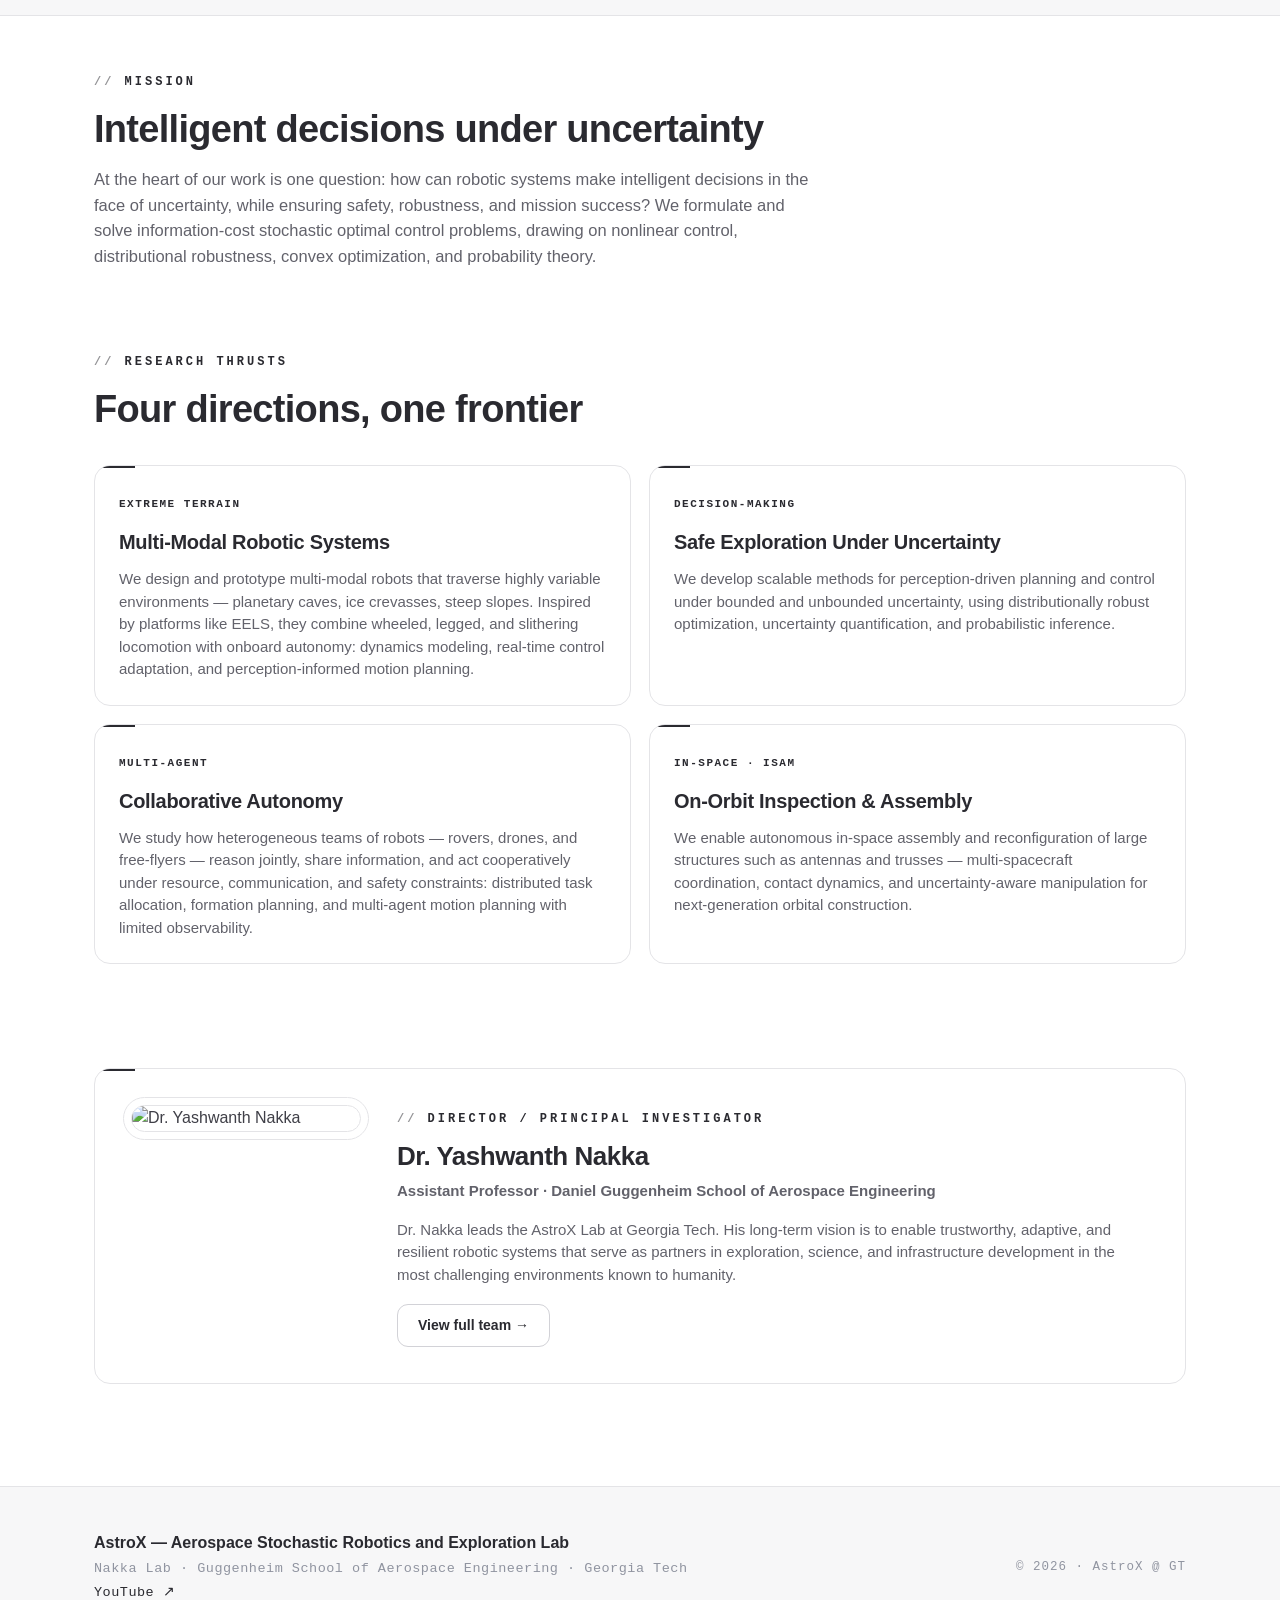
==== commit bfe0bb18: "v2-AstroX" ====
--- a/index.html
+++ b/index.html
@@ -3,8 +3,8 @@
 <head>
 <meta charset="UTF-8" />
 <meta name="viewport" content="width=device-width, initial-scale=1" />
-<title>AstroX Lab — Georgia Tech</title>
-<meta name="description" content="The AstroX Lab at Georgia Tech develops autonomy for space systems, robotics, and nonlinear control in uncertain and extreme environments." />
+<title>AstroX — Aerospace Stochastic Robotics and Exploration Lab</title>
+<meta name="description" content="AstroX — the Aerospace Stochastic Robotics and Exploration Lab at Georgia Tech, developing autonomy for space systems, robotics, and nonlinear control in uncertain and extreme environments." />
 <link rel="icon" href="assets/logo-mark.svg" />
 <link rel="stylesheet" href="assets/style.css" />
 </head>
@@ -14,7 +14,7 @@
   <div class="wrap nav">
     <a class="brand" href="index.html">
       <span class="mark"><svg viewBox="-16 -16 32 32" width="26" height="26" fill="none" aria-hidden="true"><g stroke="#ffffff" stroke-width="2.4"><ellipse rx="13" ry="5" transform="rotate(45)"/><ellipse rx="13" ry="5" transform="rotate(-45)"/></g><circle r="2.8" fill="#ffffff"/></svg></span>
-      <span class="txt"><b>AstroX</b><span>Nakka Lab · Georgia Tech</span></span>
+      <span class="txt"><b>AstroX</b><span>Aerospace Stochastic Robotics &amp; Exploration</span></span>
     </a>
     <button class="nav-toggle" aria-label="Menu" onclick="document.getElementById('nav').classList.toggle('open')">☰</button>
     <nav class="nav-links" id="nav">
@@ -41,6 +41,7 @@
   <div class="hero-grid"></div>
   <div class="wrap hero-inner">
     <div class="hero-text">
+    <img class="hero-emblem" src="assets/logo-emblem.svg" alt="AstroX — Aerospace Stochastic Robotics and Exploration Lab emblem" width="104" height="104" />
     <span class="label">Aerospace · Stochastic · Robotics · Exploration</span>
     <h1>Robots that explore the<br><span class="accent">Moon, orbit, and beyond</span></h1>
     <p>We enable aerospace systems to operate autonomously — safely, intelligently, and collaboratively — in uncertain and extreme environments. Our work fuses rigorous mathematical foundations with hardware validation in the lab and the field.</p>
@@ -250,7 +251,7 @@
 <footer class="site-footer">
   <div class="wrap">
     <div>
-      <div class="lab">AstroX — Aerospace Stochastic Robotics &amp; Exploration</div>
+      <div class="lab">AstroX — Aerospace Stochastic Robotics and Exploration Lab</div>
       <div class="sub">Nakka Lab · Guggenheim School of Aerospace Engineering · Georgia Tech</div>
       <div class="sub"><a href="https://www.youtube.com/@AerospaceRoboticsLab" target="_blank" rel="noopener">YouTube ↗</a></div>
     </div>
--- a/assets/style.css
+++ b/assets/style.css
@@ -122,6 +122,7 @@
 .hero h1 { font-size: clamp(32px, 5.4vw, 58px); line-height: 1.04; margin: 14px 0 16px; letter-spacing: -1.4px; color: var(--ink); }
 .hero h1 .accent { color: var(--text-faint); }
 .hero p { font-size: clamp(16px, 2.1vw, 20px); color: var(--text-dim); max-width: 680px; margin: 0 0 22px; }
+.hero-emblem { width: 104px; height: auto; display: block; margin-bottom: 20px; }
 .hero-inner { display: grid; grid-template-columns: 1.05fr .95fr; gap: 40px; align-items: center; }
 @media (max-width: 900px) { .hero-inner { grid-template-columns: 1fr; gap: 28px; } }
 .hero-media .video-embed { box-shadow: var(--shadow); }
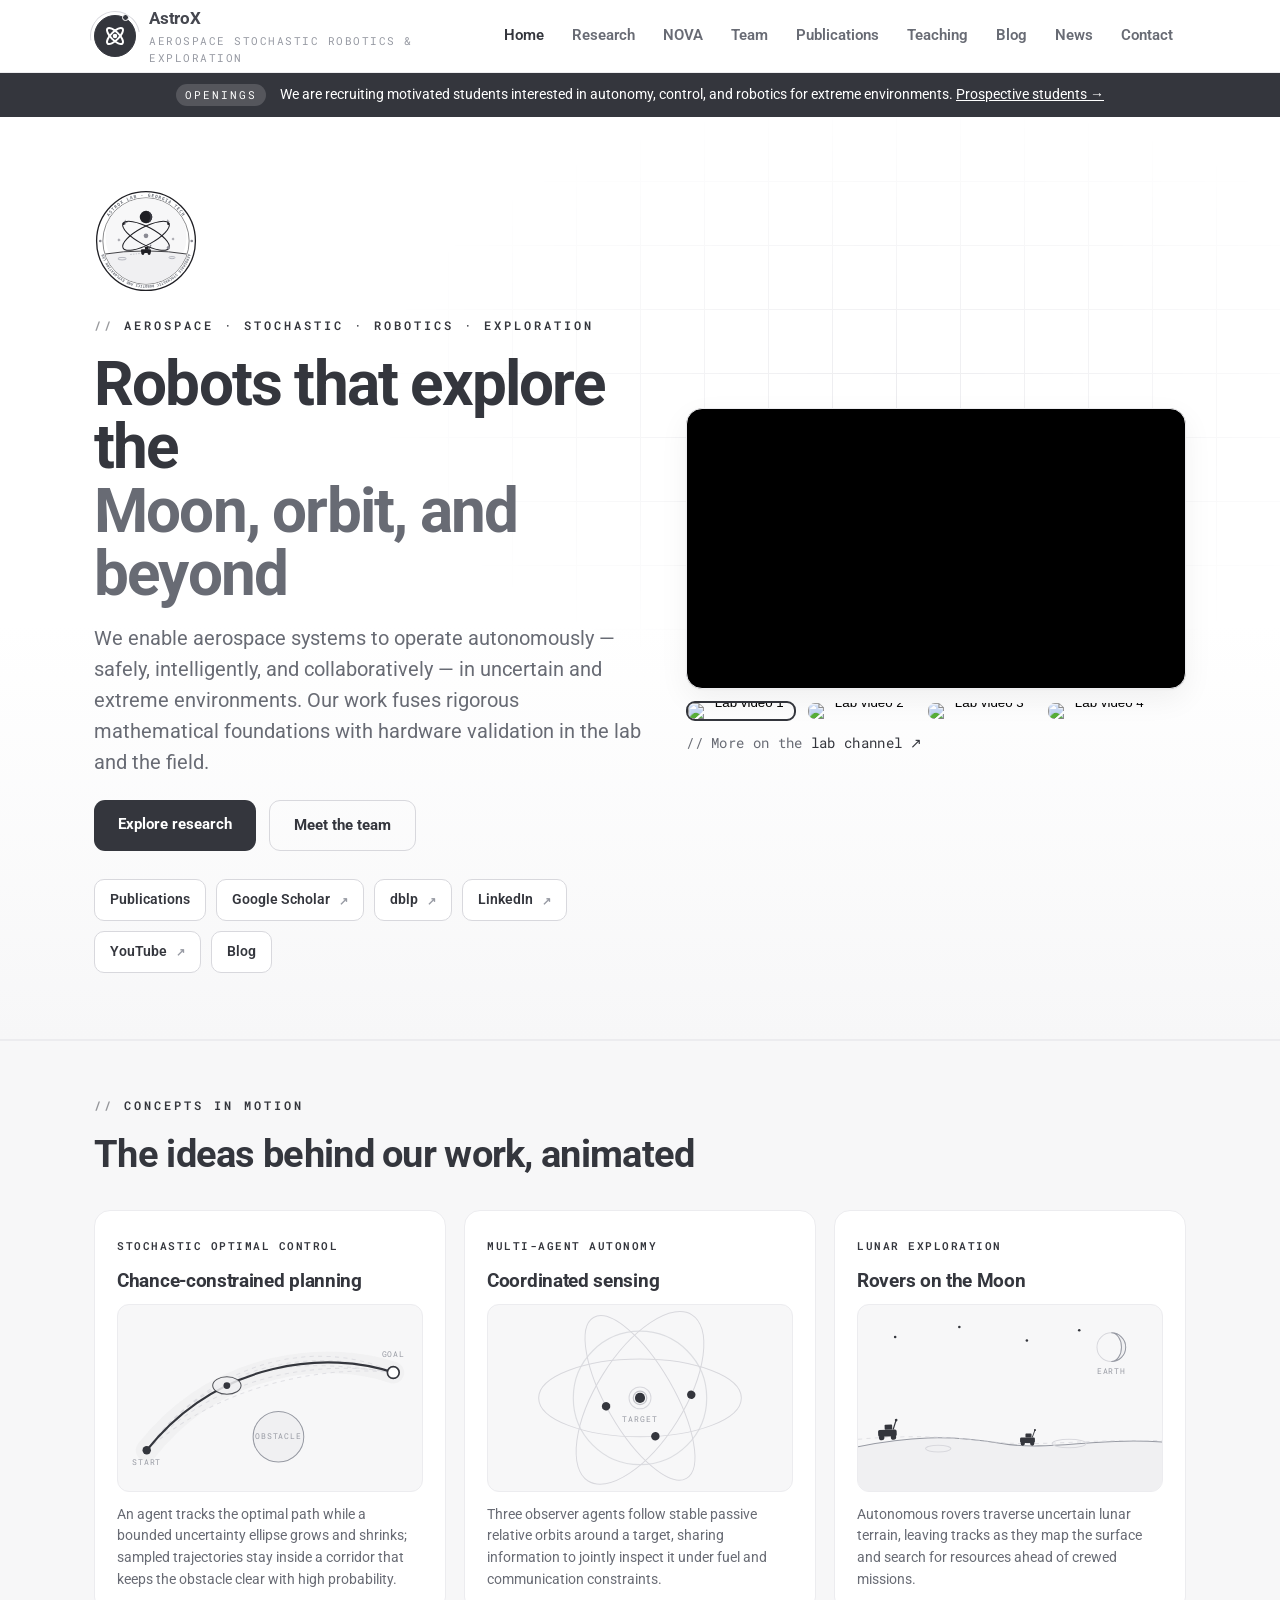
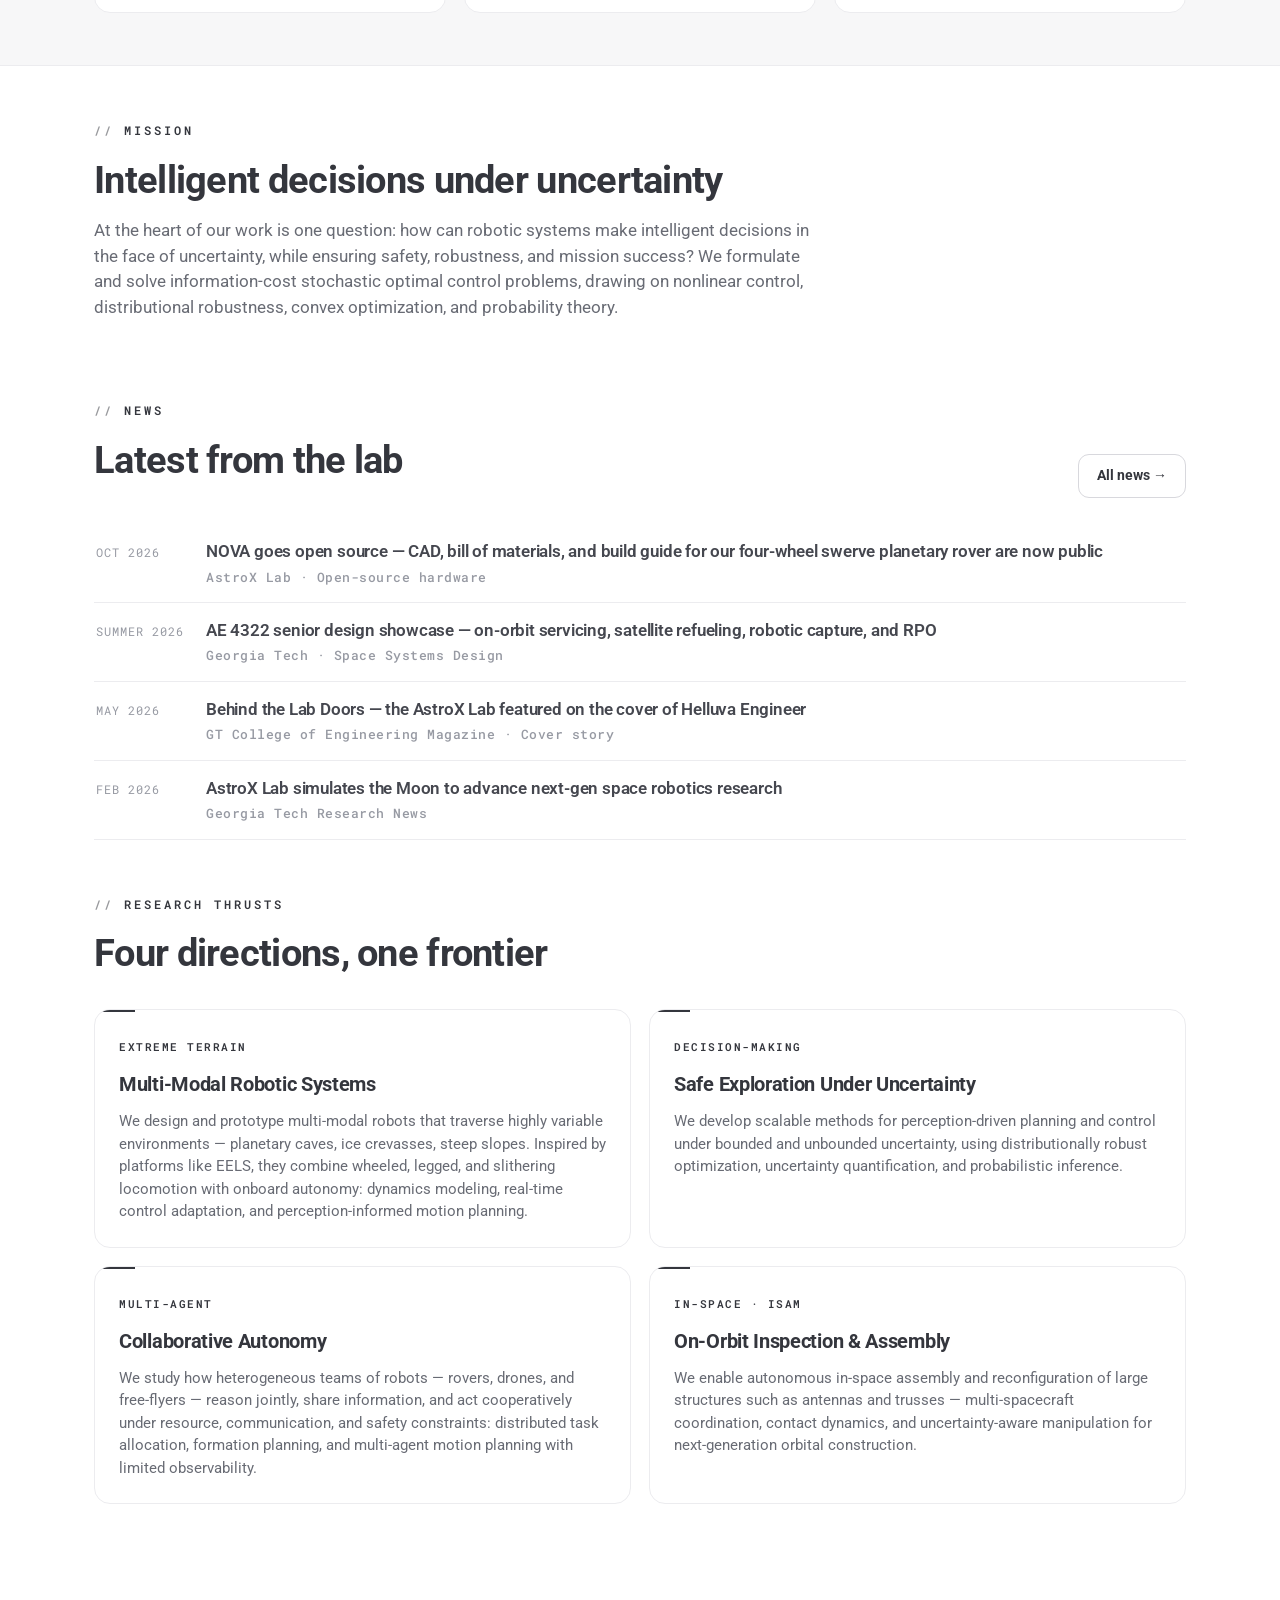
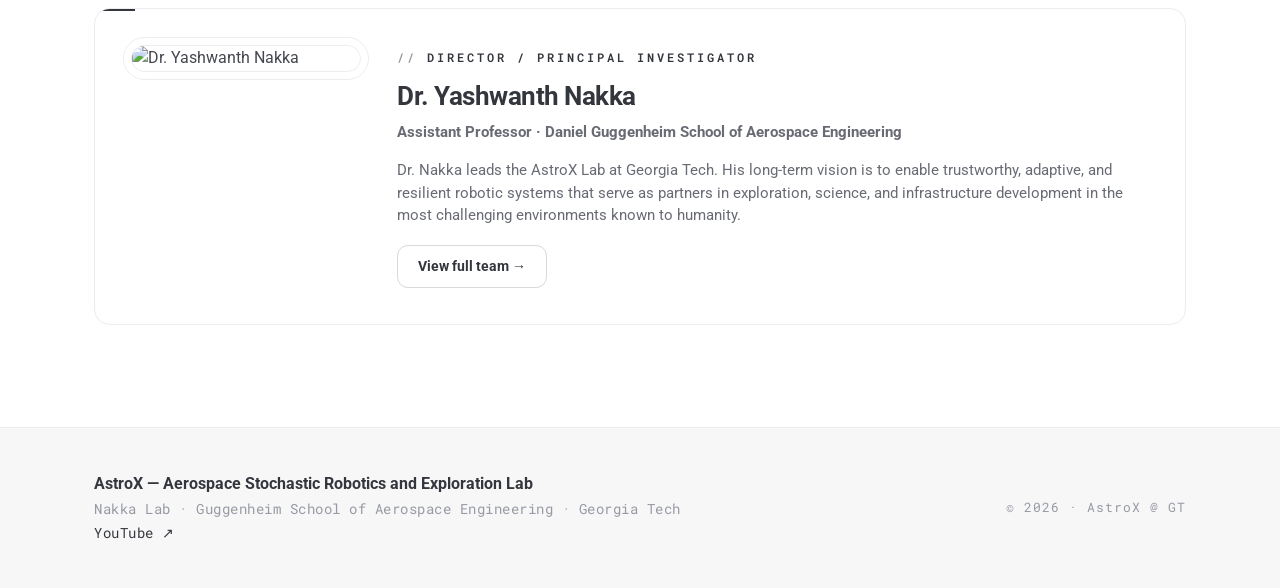
==== commit e4aabfa7: "going back to commit" ====
--- a/index.html
+++ b/index.html
@@ -5,6 +5,9 @@
 <meta name="viewport" content="width=device-width, initial-scale=1" />
 <title>AstroX — Aerospace Stochastic Robotics and Exploration Lab</title>
 <meta name="description" content="AstroX — the Aerospace Stochastic Robotics and Exploration Lab at Georgia Tech, developing autonomy for space systems, robotics, and nonlinear control in uncertain and extreme environments." />
+<link rel="preconnect" href="https://fonts.googleapis.com" />
+<link rel="preconnect" href="https://fonts.gstatic.com" crossorigin />
+<link href="https://fonts.googleapis.com/css2?family=Roboto:wght@400;500;700;900&family=Roboto+Mono:wght@400;500;700&display=swap" rel="stylesheet" />
 <link rel="icon" href="assets/logo-mark.svg" />
 <link rel="stylesheet" href="assets/style.css" />
 </head>
@@ -20,6 +23,7 @@
     <nav class="nav-links" id="nav">
       <a href="index.html" class="active">Home</a>
       <a href="research.html">Research</a>
+      <a href="nova.html">NOVA</a>
       <a href="team.html">Team</a>
       <a href="publications.html">Publications</a>
       <a href="teaching.html">Teaching</a>
@@ -200,6 +204,37 @@
 
 <section style="padding-top:0;">
   <div class="wrap">
+    <div class="section-head" style="display:flex;justify-content:space-between;align-items:end;max-width:none;gap:20px;flex-wrap:wrap;">
+      <div><span class="label">News</span><h2>Latest from the lab</h2></div>
+      <a class="btn btn-ghost" href="news.html" style="padding:10px 18px;font-size:14px;">All news →</a>
+    </div>
+    <div class="news">
+      <a class="item" href="nova.html">
+        <div class="date">Oct 2026</div>
+        <div class="t">NOVA goes open source — CAD, bill of materials, and build guide for our four-wheel swerve planetary rover are now public
+          <span class="src">AstroX Lab · Open-source hardware</span></div>
+      </a>
+      <a class="item" href="news.html">
+        <div class="date">Summer 2026</div>
+        <div class="t">AE 4322 senior design showcase — on-orbit servicing, satellite refueling, robotic capture, and RPO
+          <span class="src">Georgia Tech · Space Systems Design</span></div>
+      </a>
+      <a class="item" href="https://coe.gatech.edu/magazine/2026/spring/behind-lab-doors" target="_blank" rel="noopener">
+        <div class="date">May 2026</div>
+        <div class="t">Behind the Lab Doors — the AstroX Lab featured on the cover of Helluva Engineer
+          <span class="src">GT College of Engineering Magazine · Cover story</span></div>
+      </a>
+      <a class="item" href="https://research.gatech.edu/aerospace-robotics-lab-simulates-moon-advance-nextgen-space-robotics-research" target="_blank" rel="noopener">
+        <div class="date">Feb 2026</div>
+        <div class="t">AstroX Lab simulates the Moon to advance next-gen space robotics research
+          <span class="src">Georgia Tech Research News</span></div>
+      </a>
+    </div>
+  </div>
+</section>
+
+<section style="padding-top:0;">
+  <div class="wrap">
     <div class="section-head">
       <span class="label">Research thrusts</span>
       <h2>Four directions, one frontier</h2>
--- a/assets/style.css
+++ b/assets/style.css
@@ -8,24 +8,24 @@
   --paper:      #ffffff;
   --paper-2:    #f7f7f8;
   --paper-3:    #f0f0f2;
-  --hairline:   #e4e4e7;
-  --hairline-2: #d2d2d7;
-
-  --ink:        #2a2a30;   /* soft charcoal, headings/accent */
-  --ink-2:      #3a3a42;
-  --accent:      #2a2a30;
-  --accent-dark: #3a3a42;
+  --hairline:   #ececef;
+  --hairline-2: #d8d8dd;
+
+  --ink:        #34363d;   /* soft charcoal headings */
+  --ink-2:      #45474f;
+  --accent:      #34363d;
+  --accent-dark: #45474f;
   --accent-tint: #f0f0f2;
-  --gold:        #2a2a30;
-
-  --text:       #3f3f47;
-  --text-dim:   #62626b;
-  --text-faint: #9094a0;
+  --gold:        #34363d;
+
+  --text:       #45474f;
+  --text-dim:   #686b74;
+  --text-faint: #979aa3;
 
   --max: 1140px;
   --radius: 16px;
-  --mono: "SF Mono", "JetBrains Mono", "Fira Code", ui-monospace, Menlo, Consolas, monospace;
-  --sans: -apple-system, BlinkMacSystemFont, "Segoe UI", Roboto, Helvetica, Arial, sans-serif;
+  --mono: "Roboto Mono", "SF Mono", "JetBrains Mono", ui-monospace, Menlo, Consolas, monospace;
+  --sans: "Roboto", -apple-system, BlinkMacSystemFont, "Segoe UI", Helvetica, Arial, sans-serif;
   --shadow: 0 1px 2px rgba(17,17,20,.04), 0 10px 30px rgba(17,17,20,.06);
 }
 
@@ -101,14 +101,14 @@
 }
 
 /* ---------------- Announcement banner ---------------- */
-.notice { background: var(--accent); color: #fff; }
+.notice { background: var(--ink); color: #fff; }
 .notice .wrap { display: flex; gap: 14px; align-items: center; justify-content: center; padding: 11px 24px; font-size: 14px; text-align: center; flex-wrap: wrap; }
 .notice a { color: #fff; text-decoration: underline; }
 .notice a:hover { opacity: .75; }
 .notice .pill { font-family: var(--mono); font-size: 10.5px; letter-spacing: 2px; text-transform: uppercase; background: rgba(255,255,255,.16); padding: 3px 9px; border-radius: 999px; }
 
 /* ---------------- Hero ---------------- */
-.hero { position: relative; overflow: hidden; padding: 68px 0 62px; background: var(--paper-2); border-bottom: 1px solid var(--hairline); }
+.hero { position: relative; overflow: hidden; padding: 72px 0 66px; background: linear-gradient(var(--paper) 55%, var(--paper-2) 100%); border-bottom: 1px solid var(--hairline); }
 .hero-grid {
   position: absolute; inset: 0; pointer-events: none;
   background-image:
@@ -119,8 +119,8 @@
           mask-image: radial-gradient(700px 400px at 70% 30%, #000, transparent 75%);
 }
 .hero .wrap { position: relative; z-index: 2; }
-.hero h1 { font-size: clamp(32px, 5.4vw, 58px); line-height: 1.04; margin: 14px 0 16px; letter-spacing: -1.4px; color: var(--ink); }
-.hero h1 .accent { color: var(--text-faint); }
+.hero h1 { font-size: clamp(34px, 5.6vw, 62px); line-height: 1.02; margin: 14px 0 18px; letter-spacing: -1.8px; color: var(--ink); }
+.hero h1 .accent { color: var(--text-dim); }
 .hero p { font-size: clamp(16px, 2.1vw, 20px); color: var(--text-dim); max-width: 680px; margin: 0 0 22px; }
 .hero-emblem { width: 104px; height: auto; display: block; margin-bottom: 20px; }
 .hero-inner { display: grid; grid-template-columns: 1.05fr .95fr; gap: 40px; align-items: center; }
@@ -133,9 +133,9 @@
 .vthumb.active { border-color: var(--ink); }
 .btn-row { display: flex; gap: 13px; flex-wrap: wrap; }
 .btn { display: inline-block; padding: 13px 24px; border-radius: 11px; font-weight: 700; font-size: 15px; transition: all .15s ease; }
-.btn-primary { background: var(--accent); color: #fff; }
-.btn-primary:hover { background: var(--accent-dark); color: #fff; opacity: 1; }
-.btn-ghost { background: transparent; color: var(--accent); border: 1px solid var(--hairline-2); }
+.btn-primary { background: var(--ink); color: #fff; }
+.btn-primary:hover { background: var(--ink-2); color: #fff; opacity: 1; }
+.btn-ghost { background: transparent; color: var(--ink); border: 1px solid var(--hairline-2); }
 .btn-ghost:hover { border-color: var(--accent); color: var(--accent); opacity: 1; }
 
 /* ---------------- Quick links ---------------- */
@@ -210,7 +210,7 @@
 .pub-tabs { display: flex; gap: 8px; margin-bottom: 26px; flex-wrap: wrap; }
 .pub-tabs button { border: 1px solid var(--hairline); background: var(--paper); color: var(--text-dim); padding: 9px 20px; border-radius: 999px; font-weight: 600; font-size: 14px; cursor: pointer; font-family: var(--sans); transition: all .15s ease; }
 .pub-tabs button:hover { color: var(--text); border-color: var(--hairline-2); }
-.pub-tabs button.active { background: var(--accent); color: #fff; border-color: var(--accent); }
+.pub-tabs button.active { background: var(--ink); color: #fff; border-color: var(--ink); }
 .pub { display: flex; gap: 18px; padding: 15px 0; border-bottom: 1px solid var(--hairline); }
 .pub .id { flex: 0 0 auto; font-family: var(--mono); font-weight: 700; color: var(--accent); background: var(--accent-tint); border: 1px solid var(--accent-tint); border-radius: 8px; padding: 5px 11px; height: fit-content; font-size: 12.5px; }
 .pub .meta p { margin: 0; font-size: 15px; color: var(--text); }
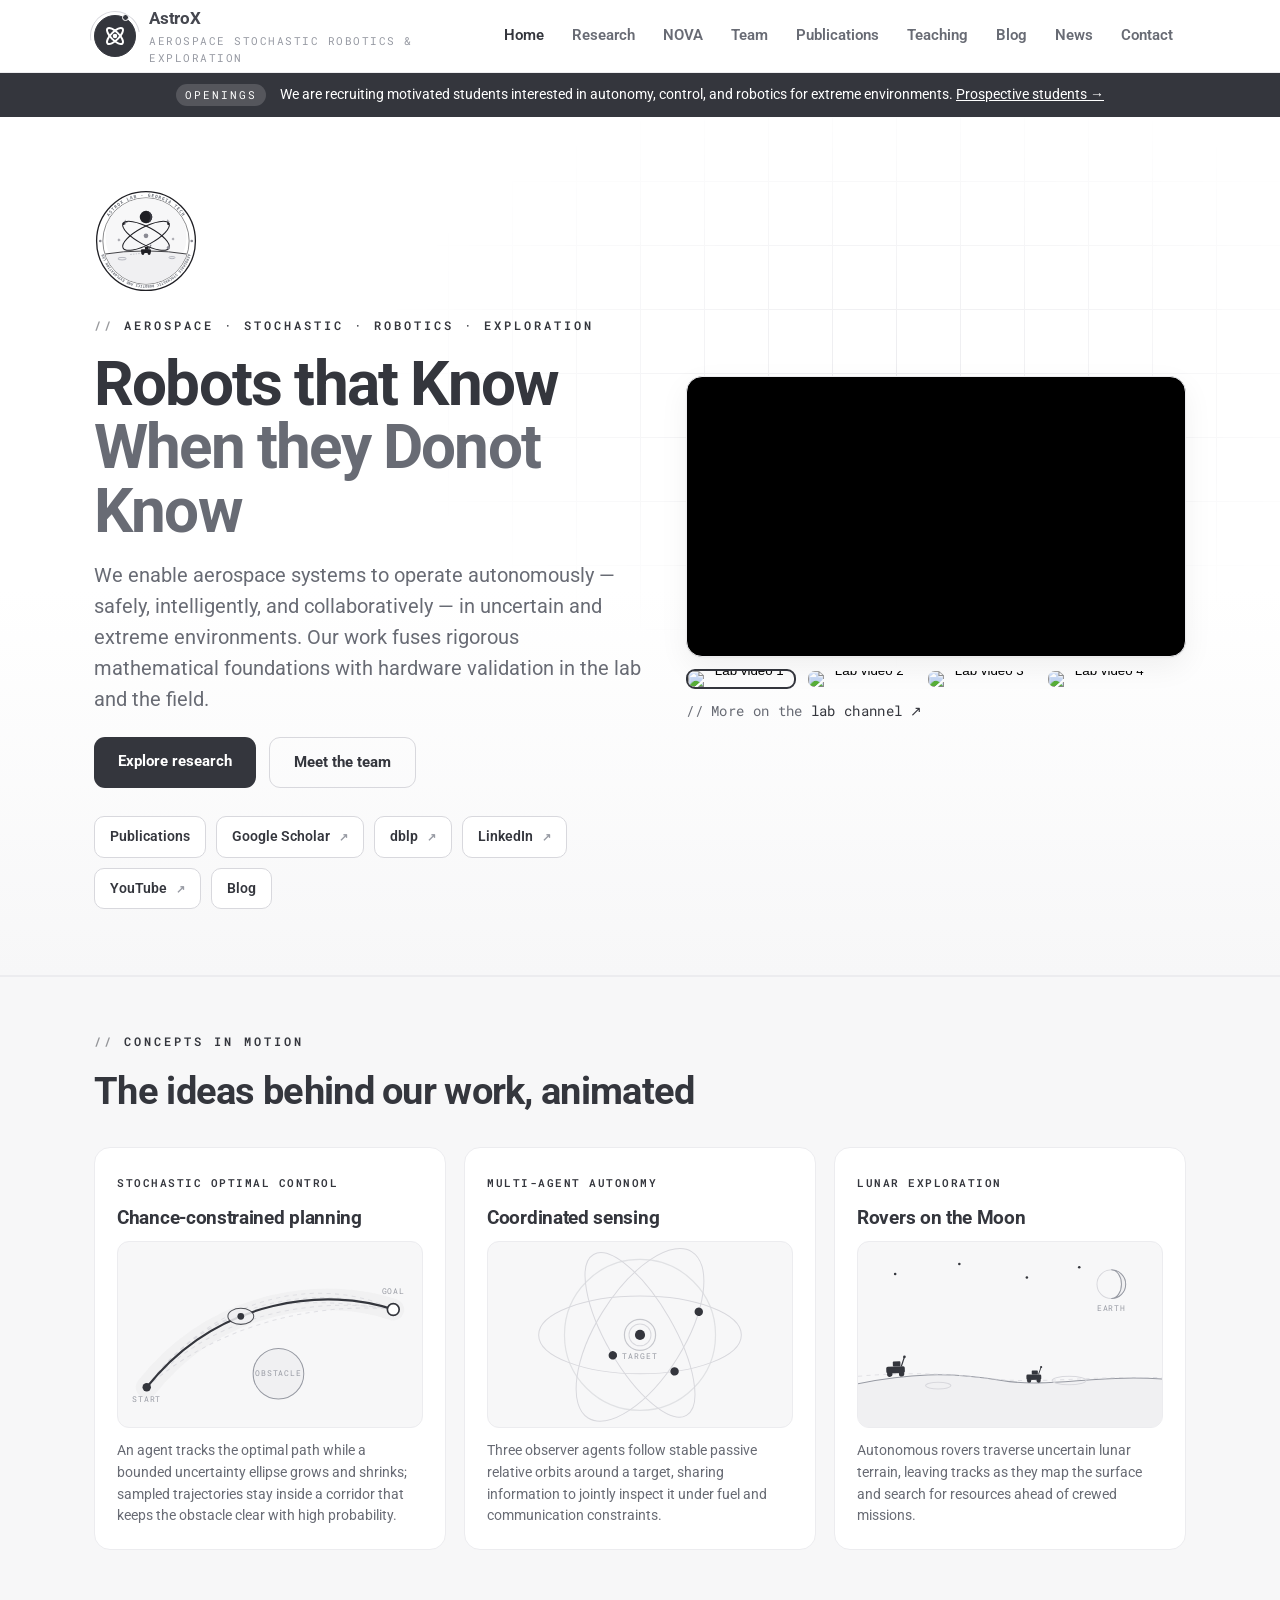
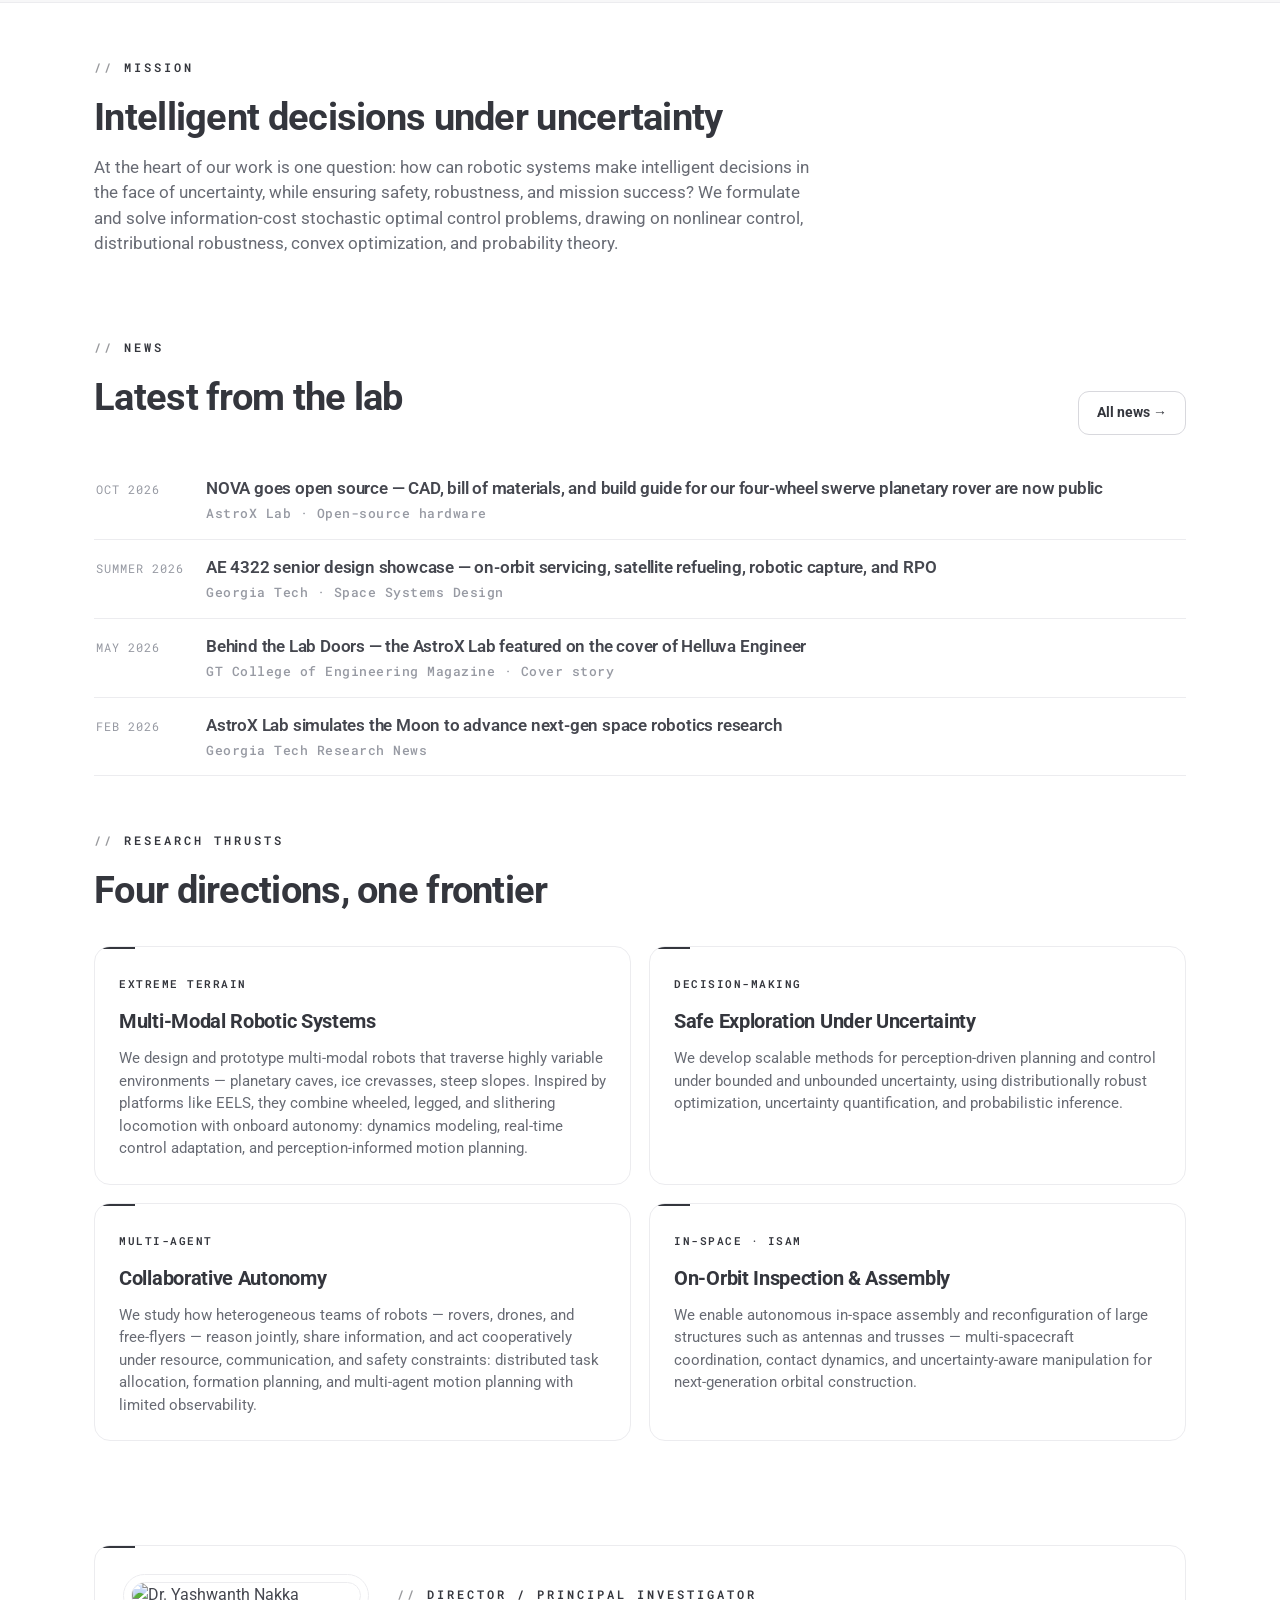
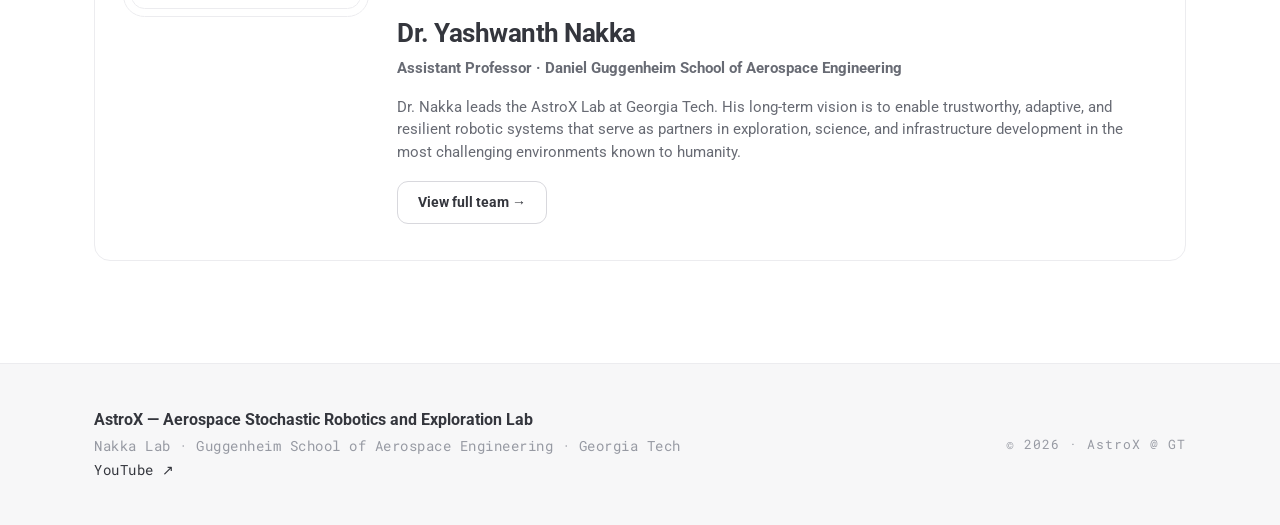
==== commit ce2bde0d: "Update index.html" ====
--- a/index.html
+++ b/index.html
@@ -47,7 +47,7 @@
     <div class="hero-text">
     <img class="hero-emblem" src="assets/logo-emblem.svg" alt="AstroX — Aerospace Stochastic Robotics and Exploration Lab emblem" width="104" height="104" />
     <span class="label">Aerospace · Stochastic · Robotics · Exploration</span>
-    <h1>Robots that explore the<br><span class="accent">Moon, orbit, and beyond</span></h1>
+    <h1>Robots that Know<br><span class="accent">When they Donot Know</span></h1>
     <p>We enable aerospace systems to operate autonomously — safely, intelligently, and collaboratively — in uncertain and extreme environments. Our work fuses rigorous mathematical foundations with hardware validation in the lab and the field.</p>
     <div class="btn-row">
       <a class="btn btn-primary" href="research.html">Explore research</a>
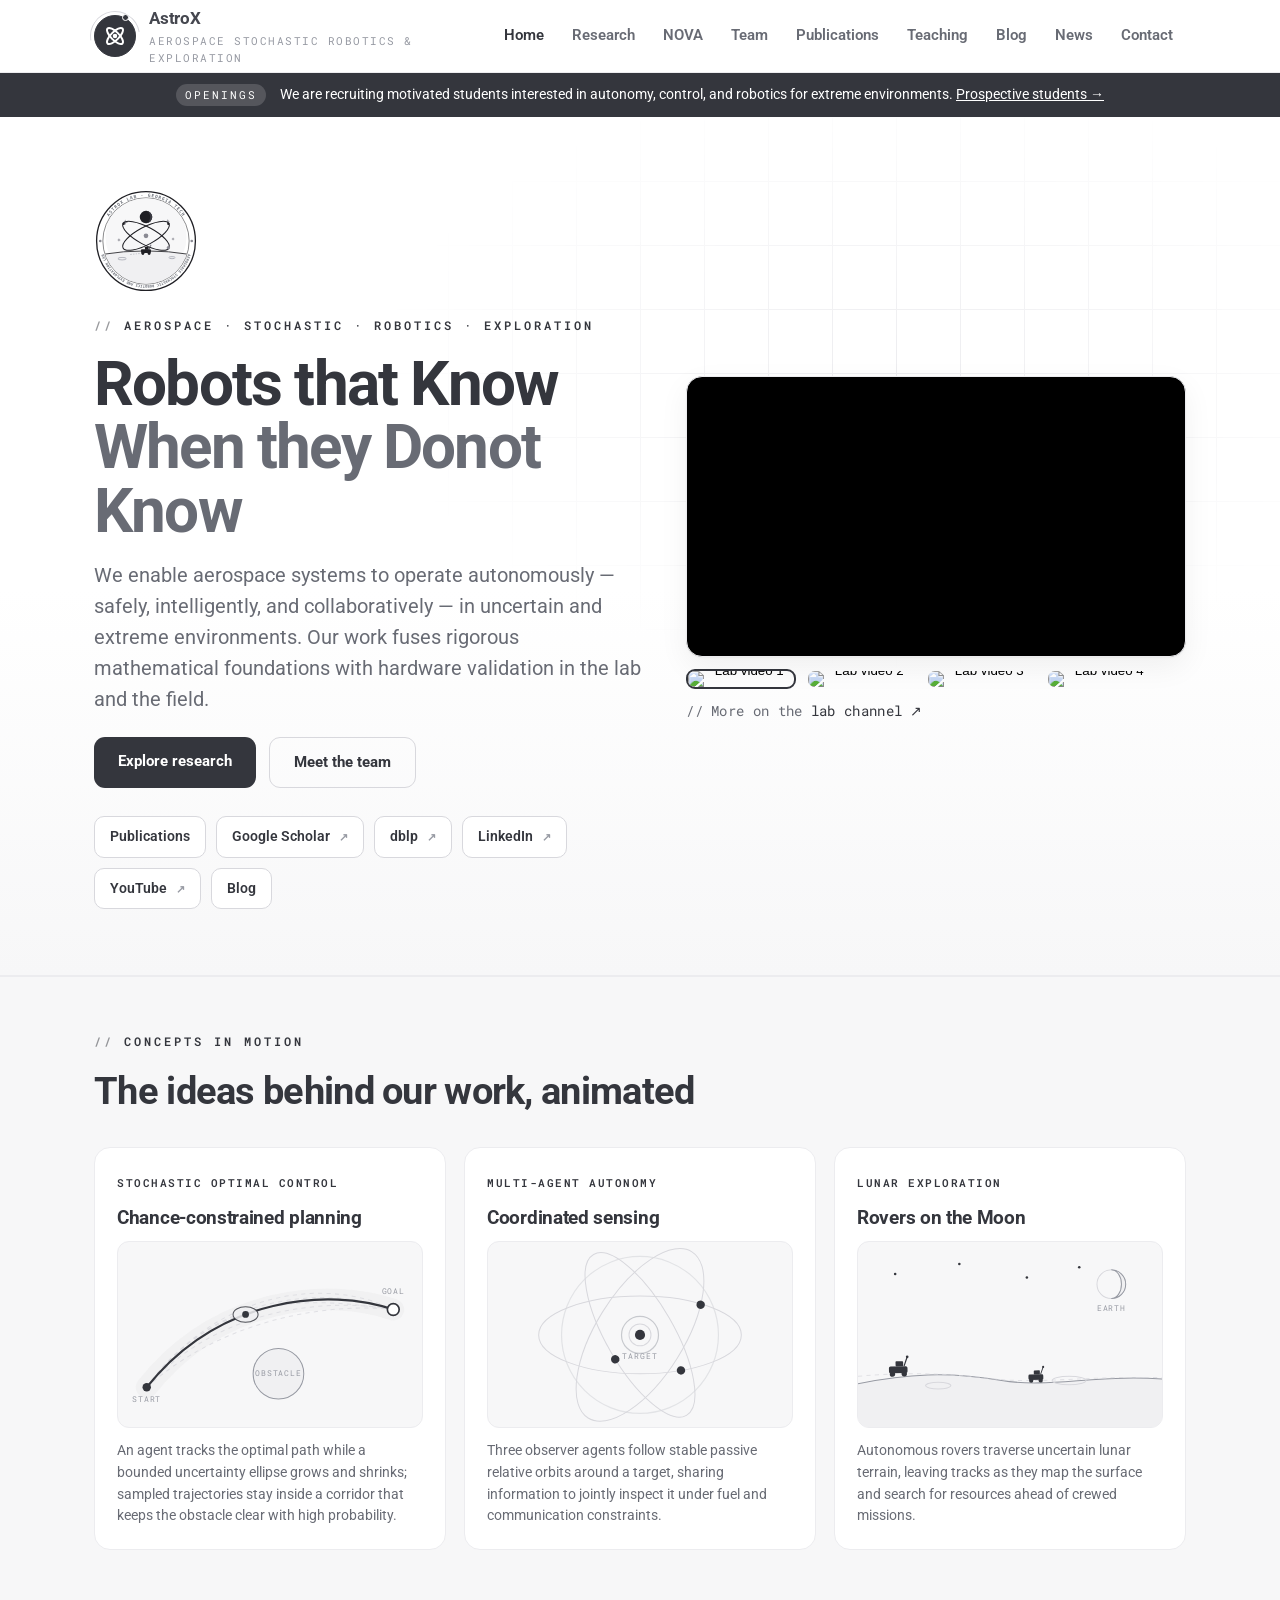
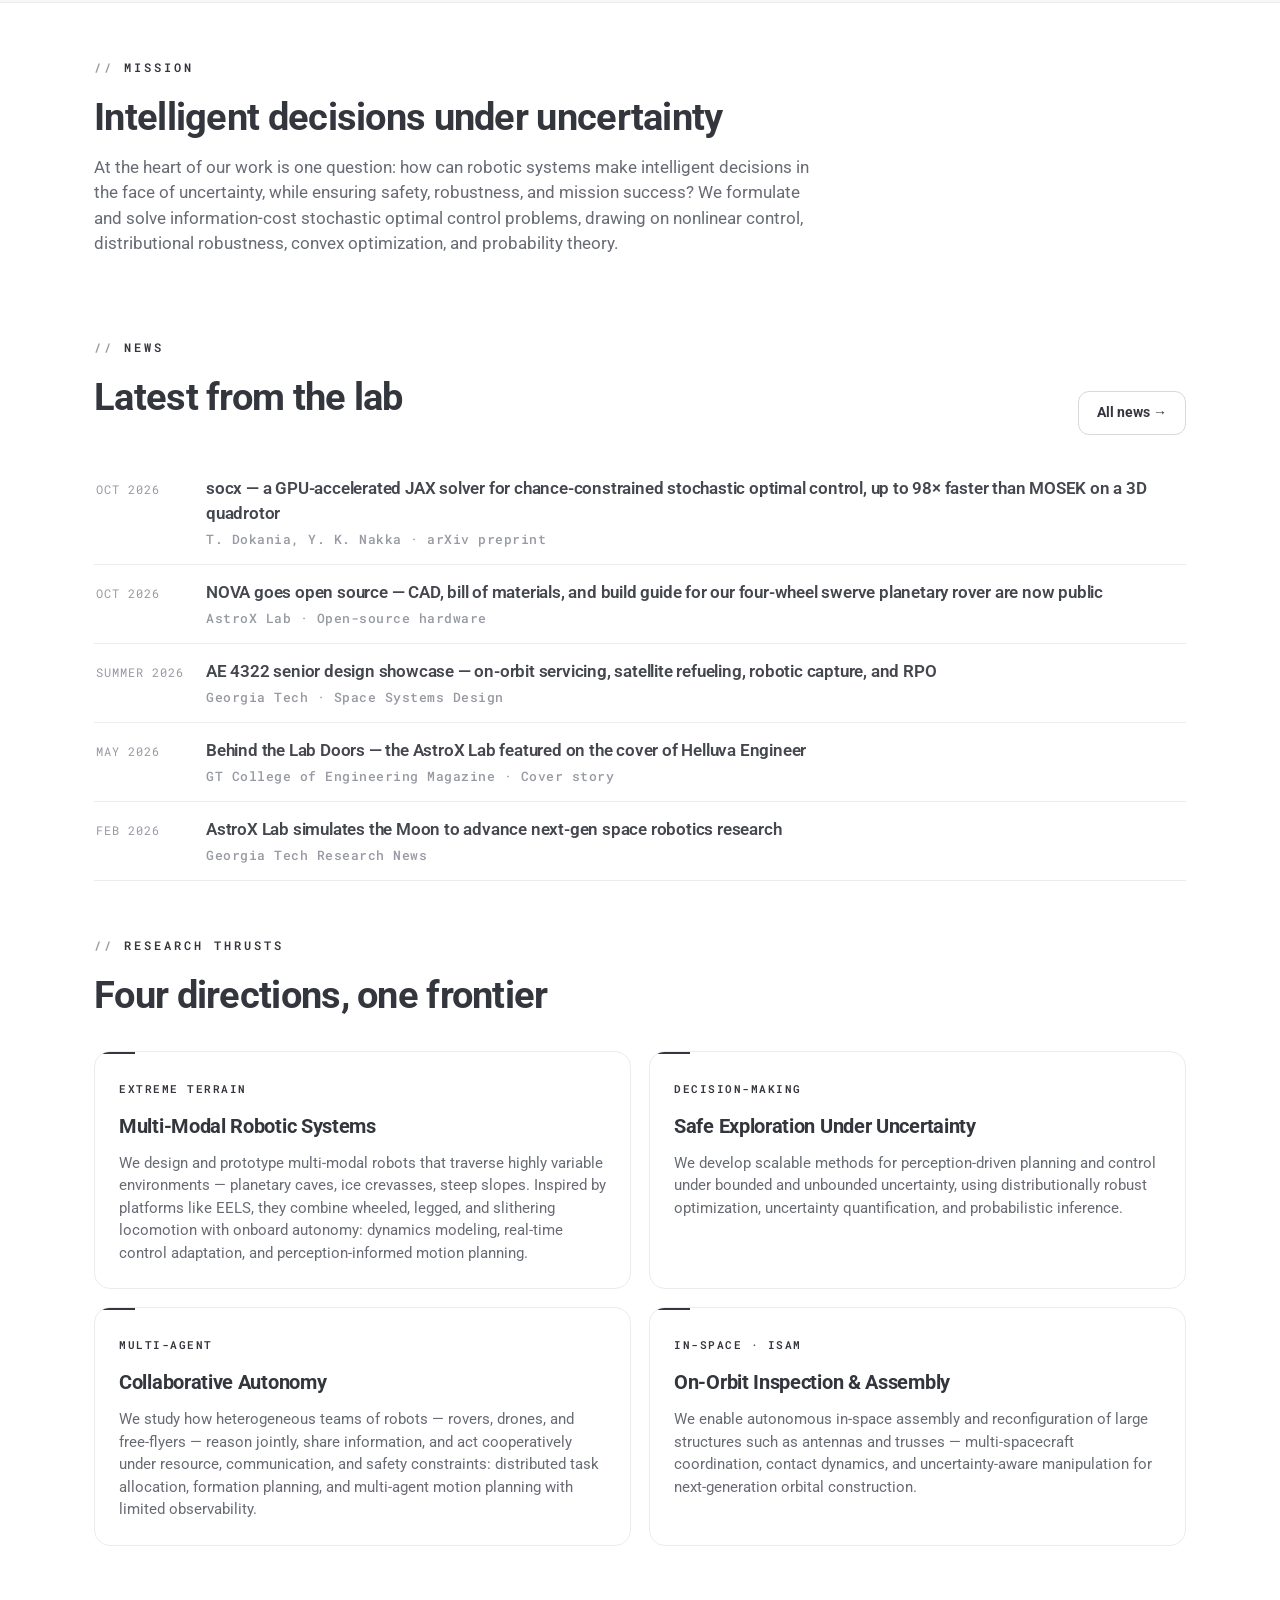
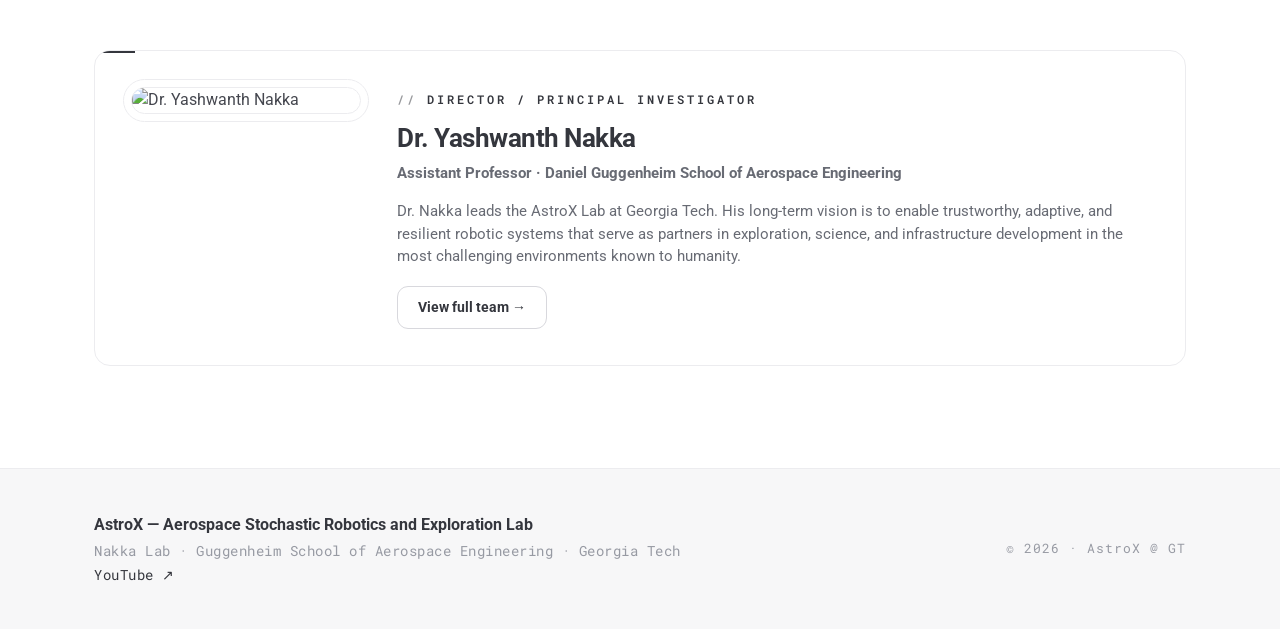
==== commit 632611d9: "Add socx project page" ====
--- a/index.html
+++ b/index.html
@@ -209,6 +209,11 @@
       <a class="btn btn-ghost" href="news.html" style="padding:10px 18px;font-size:14px;">All news →</a>
     </div>
     <div class="news">
+      <a class="item" href="papers/socx.html">
+        <div class="date">Oct 2026</div>
+        <div class="t">socx — a GPU-accelerated JAX solver for chance-constrained stochastic optimal control, up to 98× faster than MOSEK on a 3D quadrotor
+          <span class="src">T. Dokania, Y. K. Nakka · arXiv preprint</span></div>
+      </a>
       <a class="item" href="nova.html">
         <div class="date">Oct 2026</div>
         <div class="t">NOVA goes open source — CAD, bill of materials, and build guide for our four-wheel swerve planetary rover are now public
